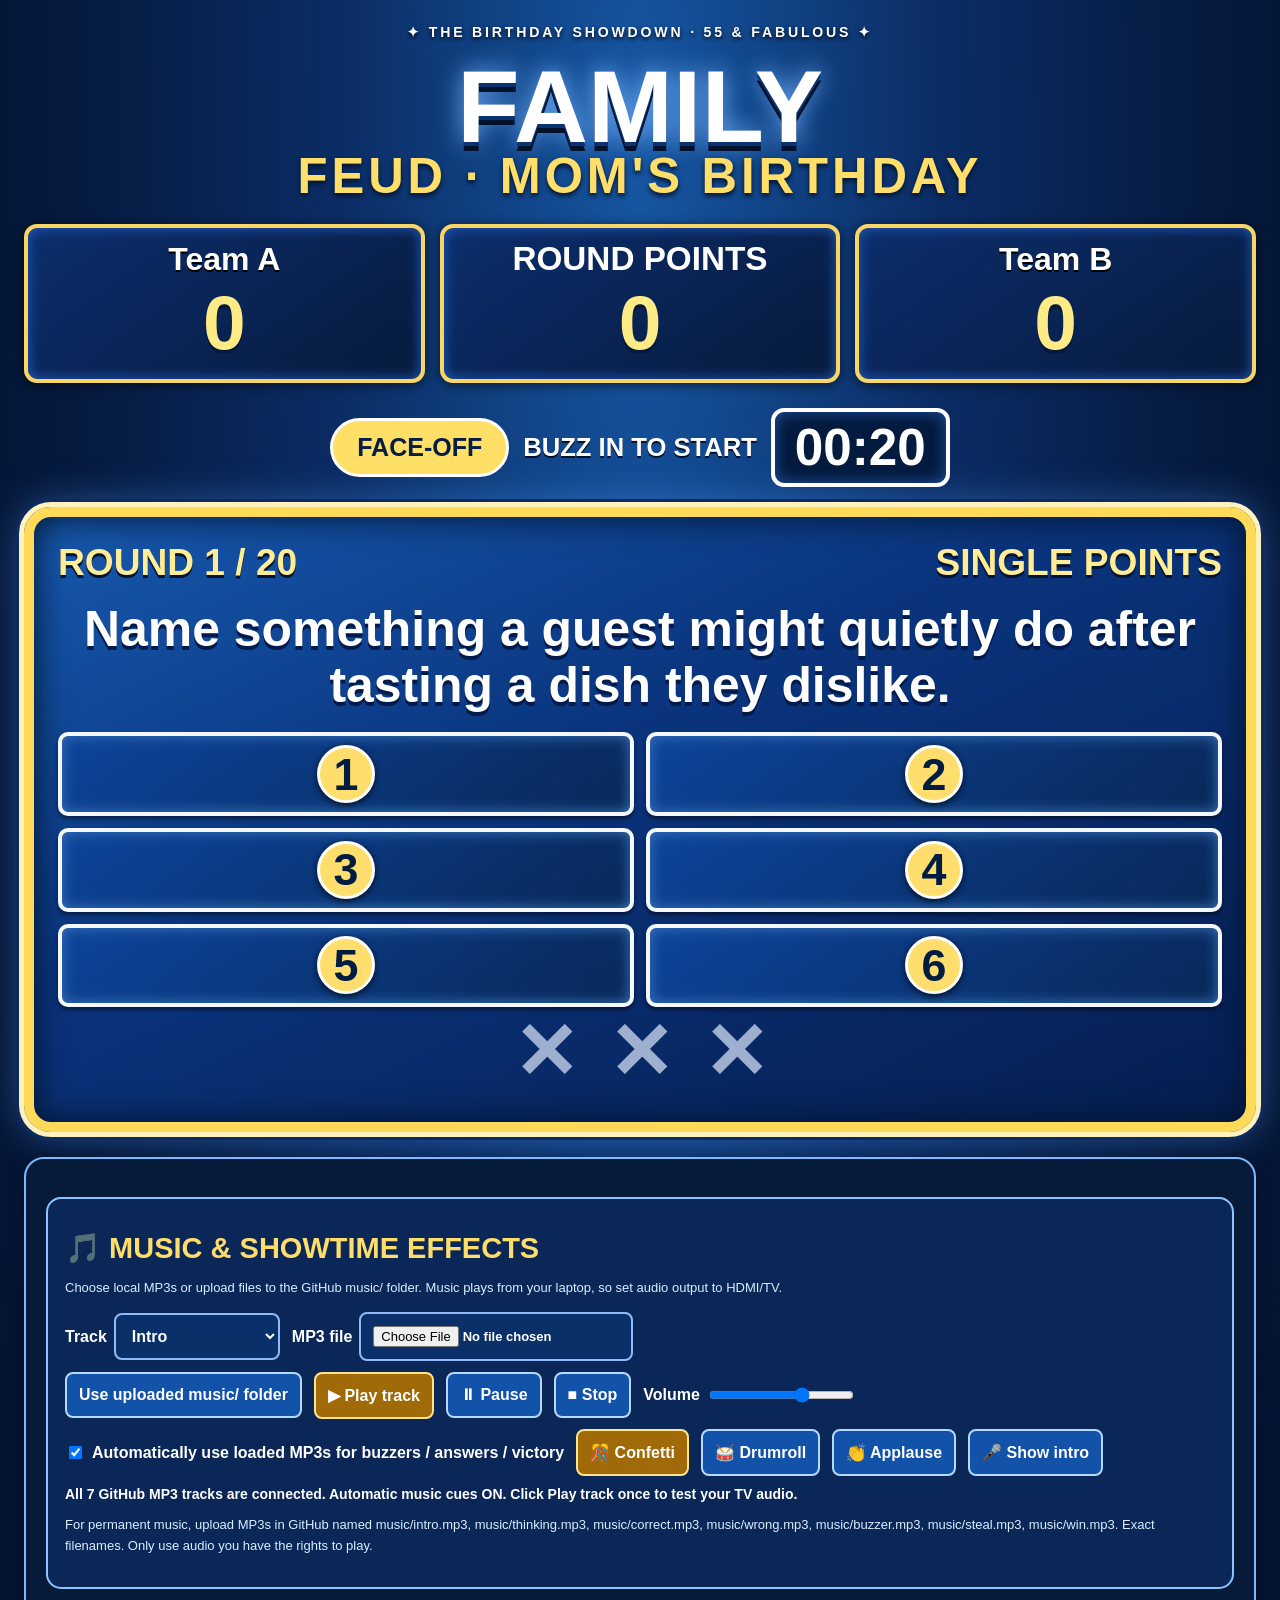
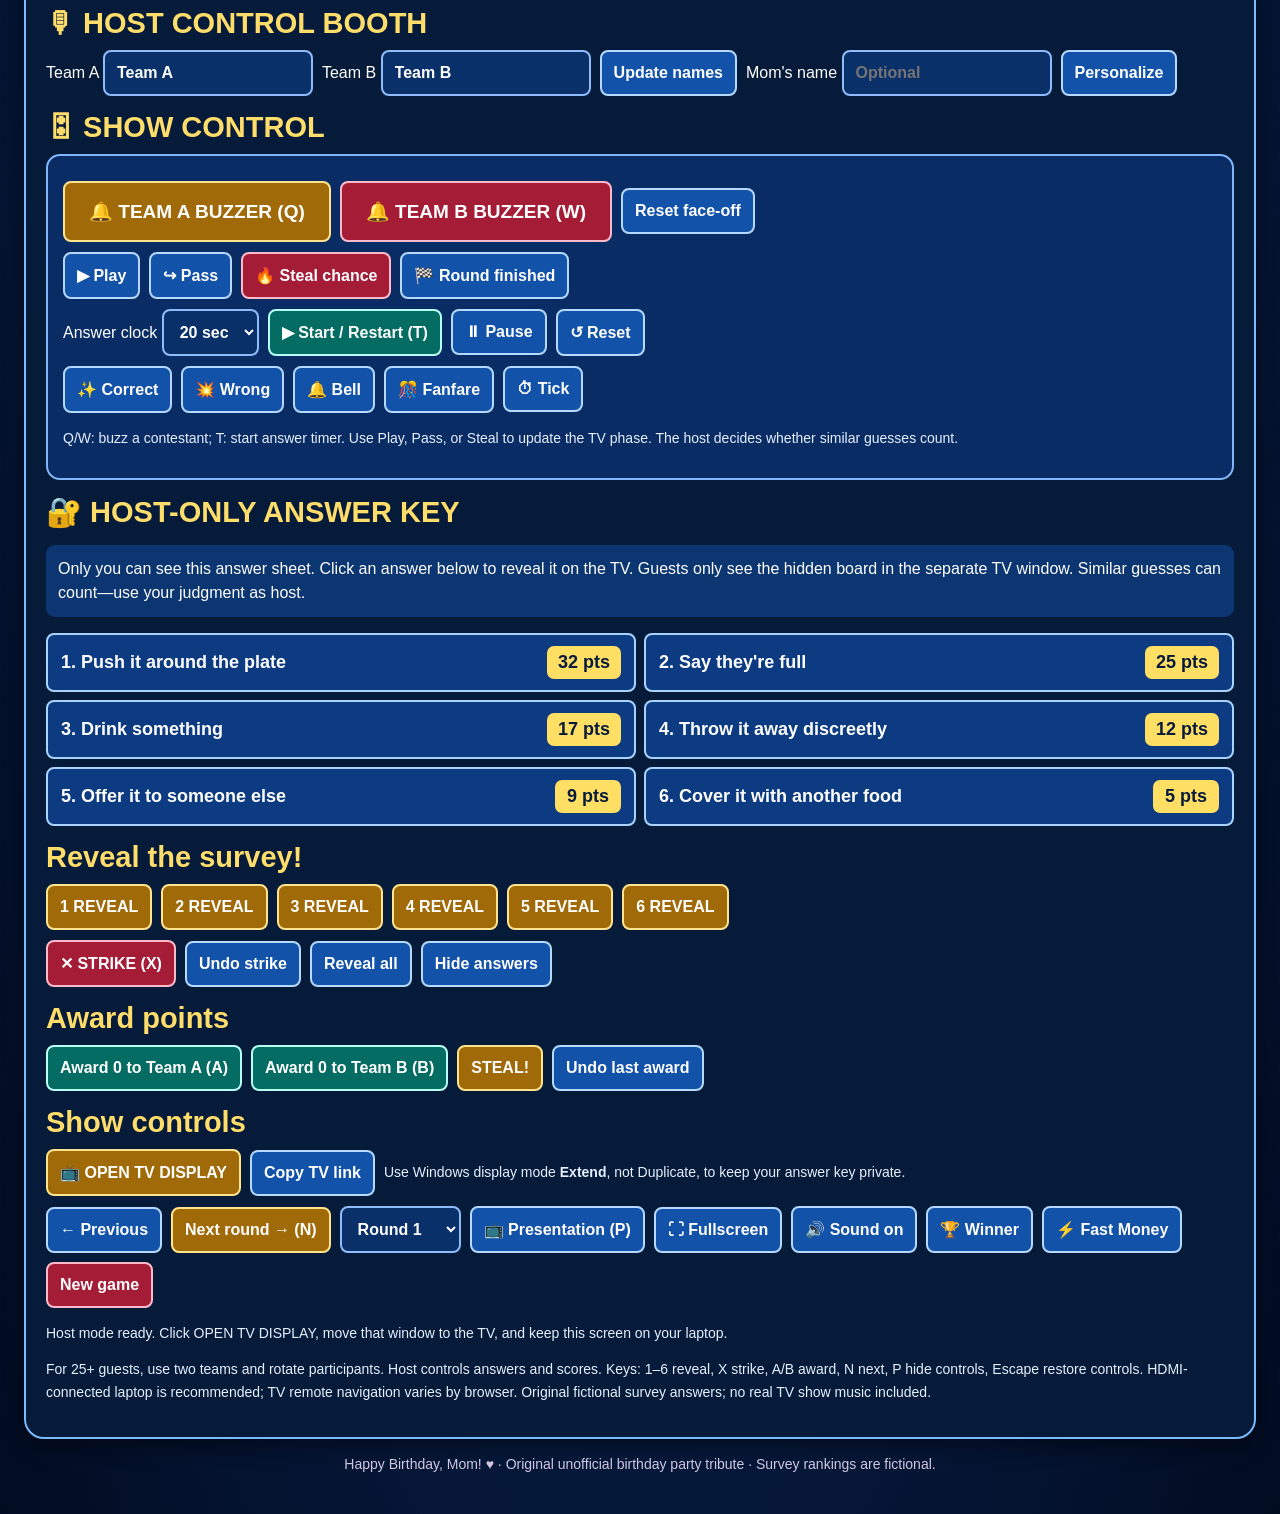
==== index.html @ 947e3e1a "Refresh music script cache for uploaded MP3 auto-detection" ====
<!doctype html><html lang="en"><head><meta charset="utf-8"><meta name="viewport" content="width=device-width,initial-scale=1"><title>Birthday Family Feud</title><style>
*{box-sizing:border-box}body{margin:0;background:radial-gradient(ellipse at top,#2655b0,#0a1d52 55%,#030a22);color:#fff;font-family:Arial,sans-serif}.wrap{max-width:1400px;margin:auto;padding:24px}h1{text-align:center;font:900 clamp(52px,8vw,115px)/.87 Impact,sans-serif;text-shadow:0 6px #27478d;margin:20px 0}h1 small{display:block;font-size:.48em;color:#ffe398;letter-spacing:5px}.scores{display:grid;grid-template-columns:1fr 1fr 1fr;gap:15px;text-align:center;margin:25px 0}.score{background:#061a4d;border:3px solid #6ba8ff;padding:12px;border-radius:13px;font-size:clamp(18px,2.6vw,34px);font-weight:bold}.score b{display:block;color:#ffdf83;font:900 clamp(40px,5vw,74px) Impact,sans-serif}.stage{border:10px solid #ffdb88;outline:5px solid #9f601a;border-radius:27px;background:linear-gradient(155deg,#254a92,#082963 55%,#133b8c);padding:24px;box-shadow:0 0 50px #287cff66}.bar{display:flex;justify-content:space-between;color:#ffe39b;font:bold clamp(18px,3vw,34px) Impact,sans-serif}.question{text-align:center;margin:18px 0;font:bold clamp(26px,4vw,49px) Impact,sans-serif;min-height:50px}.answers{display:grid;grid-template-columns:1fr 1fr;gap:12px}.answer{display:flex;align-items:center;justify-content:center;gap:12px;min-height:80px;border:4px solid #a6ceff;border-radius:10px;background:linear-gradient(#2366bd,#0a2a67);font:bold clamp(21px,2.7vw,35px) Impact,sans-serif}.answer.open{justify-content:space-between;background:linear-gradient(#fff0b6,#edb451);color:#123069;border-color:#ffebac}.answer .num{display:grid;place-items:center;width:45px;height:45px;flex:0 0 45px;border-radius:50%;background:#ffdf89;color:#082052;border:2px solid white}.answer .text{flex:1;overflow:hidden;text-overflow:ellipsis;white-space:nowrap}.answer .pts{padding:3px 12px;background:#fff4d5;border-radius:6px}.strikes{text-align:center;min-height:90px}.strikes span{font:900 78px Impact,sans-serif;color:#4b628c;margin:0 15px}.strikes .on{color:#ff5165;text-shadow:0 0 20px red}.controls{margin-top:25px;padding:20px;background:#071840;border:2px solid #5585c8;border-radius:20px}.controls h2{color:#ffe39b;font:800 29px Impact,sans-serif;margin:15px 0 8px}.row{display:flex;gap:9px;flex-wrap:wrap;align-items:center;margin:10px 0}button,input,select{font:bold 16px Arial,sans-serif;padding:12px;border-radius:8px}button{background:#185bbc;color:white;border:2px solid #9cc9ff;cursor:pointer}button:hover{filter:brightness(1.2)}button:focus-visible{outline:4px solid white}button.gold{background:#a76f26;border-color:#ffe19c}button.red{background:#9e2844;border-color:#ffa2a7}button.green{background:#19776c;border-color:#70e9dc}input,select{background:#102a5b;color:white;border:2px solid #527fc0;max-width:210px}.help{color:#bacbeb;line-height:1.6;font-size:14px}.overlay{position:fixed;inset:0;background:#02091be6;display:none;place-items:center;z-index:10;text-align:center}.overlay.show{display:grid}.overlay div{color:#ffdd88;font:900 clamp(64px,10vw,165px) Impact,sans-serif}.overlay div.x{font-size:clamp(150px,30vw,400px);color:#ff5363;text-shadow:0 0 45px red}.fast{background:#0b2a65;border:3px solid #ffda88;border-radius:15px;padding:20px;margin:20px 0}.fast td{background:#19509d;padding:13px}.fast table{width:100%;border-spacing:7px}.fast td:not(:first-child){cursor:pointer}.hidden{display:none!important}body.present .controls{display:none}body.screen .controls,body.screen .fast,body.screen .help{display:none!important}body.screen .wrap{max-width:1600px}body.screen .stage{min-height:62vh}body.screen .answers .answer{min-height:clamp(66px,10vh,130px)}body.screen .strikes{min-height:105px}.answer-key{display:grid;grid-template-columns:repeat(2,minmax(0,1fr));gap:8px}.key-cell{display:flex;align-items:center;justify-content:space-between;gap:10px;background:#173b79;border:1px solid #648fcb;border-radius:8px;padding:11px 13px}.key-cell strong{color:#ffe39b}.host-note{background:#164171;padding:12px;border-radius:9px;color:#e0ebff;line-height:1.5}@media(max-width:700px){.answer-key{grid-template-columns:1fr}}@media(max-width:650px){.wrap{padding:10px}.stage{padding:9px;border-width:5px}.answers{grid-template-columns:1fr;gap:5px}.answer{min-height:44px;border-width:2px;font-size:21px}.answer .num{width:33px;height:33px;flex-basis:33px}.strikes{min-height:55px}.strikes span{font-size:47px}.scores{gap:6px}.score{padding:5px}}

/* 55th birthday: purple, platinum, chrome */
body{background:radial-gradient(ellipse at top,#7b49b8,#39136d 37%,#160a2f 75%,#080515);color:#fcfaff}h1{color:#fff;text-shadow:0 5px #7241a4,0 10px #1b0d35}h1 small{color:#f0ebfa}.score{background:linear-gradient(145deg,#512681,#1b0a3c);border-color:#d4d6e3}.score b{color:#faf6ff}.stage{border-color:#ebecf4;outline-color:#979bad;background:linear-gradient(145deg,#6d39af,#321359 54%,#53268e);box-shadow:0 0 65px #a985d663}.bar{color:#eee9f7}.answer{background:linear-gradient(#703fac,#35105e);border-color:#d0d2e4}.answer.open{background:linear-gradient(#fff,#bfc2d4);color:#341257;border-color:white}.answer .num{background:linear-gradient(#fff,#b8bdcc);color:#311052}.answer .pts{background:#f9faff;color:#321356}.controls{background:#1e0c3b;border-color:#8667ad}.controls h2{color:#e8e3f4}button{background:#65309e;border-color:#b49ed7}button.gold{background:#704a97;border-color:#e3dbea}button.red{background:#a02d59;border-color:#f3adc8}button.green{background:#376c68;border-color:#a2e1cf}input,select{background:#311450;border-color:#9273bf}.help{color:#d2c7e0}.host-note{background:#4d2777}.key-cell{background:#4d2778;border-color:#ad8fcc}.key-cell strong{color:#f1e6ff}.overlay{background:#140825e5}.overlay div{color:#f5edf9}.fast{background:#281148;border-color:#dedce8}.fast td{background:#553183}
.showline{display:flex;gap:14px;align-items:center;justify-content:center;flex-wrap:wrap;margin:10px 0 20px;font:bold clamp(16px,2vw,25px) Impact,sans-serif}.showline .phase{padding:12px 24px;border-radius:50px;background:#f0edfa;color:#351357}.showline .turn{color:#eee5f7}.showline .timer{font:900 clamp(27px,3vw,45px) Impact,sans-serif;background:#1c0a35;color:#fff;padding:6px 20px;min-width:125px;text-align:center;border:3px solid #d9dbe6;border-radius:13px}.showline .timer.warning{color:#ff7899;border-color:#ff7899;animation:glow .6s alternate infinite}@keyframes glow{to{box-shadow:0 0 23px #ff537e}}.host-stage{padding:15px;margin:10px 0;background:#2d154b;border:1px solid #9b76be;border-radius:14px}.buzzer{padding:17px 24px;font-size:19px}.party-ribbon{text-align:center;font-weight:bold;letter-spacing:.34em;color:#e7def4;margin-bottom:10px}@media(max-width:650px){.party-ribbon{letter-spacing:.08em}.showline{gap:6px}.showline .phase{padding:8px 12px}}

/* TV READABILITY PASS — crisp contrast, large survey numbers, silver only for trim */
body{color:#fff}
h1,h1 small,.bar,.question,.party-ribbon{color:#fff}
h1 small{font-weight:900;text-shadow:0 3px 6px #130522}
.score{background:linear-gradient(155deg,#321051,#150624);border:4px solid #eff1fa}
.score span{color:#fff;font-weight:900;text-shadow:0 2px 3px #10041e}
.score b{color:#fff;font-size:clamp(50px,6vw,92px);text-shadow:0 3px 0 #1a092c,0 0 12px #8c51c1}
.stage{border-color:#f4f5ff;outline-color:#b3b7cb}
.bar{font-size:clamp(22px,3.2vw,42px);text-shadow:0 2px 4px #19052c}
.question{color:#fff;font-size:clamp(33px,4.3vw,65px);text-shadow:0 3px 5px #160526}
.answer{background:linear-gradient(160deg,#3f1468,#220939);border:4px solid #f3f1fc;box-shadow:inset 0 2px 10px #0005,0 3px 5px #140525;min-height:clamp(86px,10vh,124px)}
.answer .num{width:56px;height:56px;flex:0 0 56px;background:#fff;color:#21083c;border:3px solid #fff;font-size:clamp(31px,3.6vw,48px);font-weight:900;box-shadow:0 0 0 2px #2e124f}
.answer.open{background:#f9f9ff;border-color:#fff;color:#240a42;box-shadow:inset 0 0 0 2px #b8a4d3}
.answer.open .num{background:#32105b;color:#fff;box-shadow:0 0 0 2px #c1b0da}
.answer .text{color:#23083f;font-weight:900;font-size:clamp(22px,2.8vw,41px);letter-spacing:.01em}
.answer .pts{background:#2e0c53;color:#fff;min-width:65px;text-align:center;padding:6px 10px;font-size:clamp(27px,3.1vw,46px);font-weight:900}
.showline .phase{background:#fff;color:#240a40;border:2px solid #f4f1fb}
.showline .turn{color:#fff;text-shadow:0 2px 5px #21083c}
.showline .timer{color:#fff;background:#21083a;border:4px solid #fff;font-size:clamp(32px,3.6vw,54px)}
.strikes span{color:#a89bbf}.strikes span.on{color:#ff5c79}
.controls{color:#fff}.controls h2{color:#fff}
.key-cell{background:#3d1c67;color:#fff!important;border:2px solid #c5afe9;font-size:18px;font-weight:750}
.key-cell strong{background:#f8f5ff;color:#260b44;padding:6px 11px;border-radius:7px;min-width:66px;text-align:center}
.host-note{color:#fff}
@media(max-width:650px){.answer{min-height:55px}.answer .num{width:38px;height:38px;flex-basis:38px;font-size:27px}.answer .text{font-size:22px}.answer .pts{font-size:26px;min-width:47px;padding:3px 6px}.question{font-size:32px}.score b{font-size:44px}}
</style><link rel="stylesheet" href="party-day.css?v=4"></head><body><div class="wrap"><div class="party-ribbon">✦ THE BIRTHDAY SHOWDOWN · 55 & FABULOUS ✦</div><h1>FAMILY <small>FEUD · MOM'S BIRTHDAY</small></h1><div class="scores"><div class="score"><span id="n0">TEAM A</span><b id="s0">0</b></div><div class="score">ROUND POINTS<b id="pot">0</b></div><div class="score"><span id="n1">TEAM B</span><b id="s1">0</b></div></div><div class="showline"><span id="phase" class="phase">FACE-OFF</span><span id="turn" class="turn">BUZZ IN TO START</span><span id="roundClock" class="timer">00:20</span></div><main class="stage"><div class="bar"><span id="round">ROUND 1</span><span id="multi">SINGLE POINTS</span></div><div class="question" id="q"></div><div class="answers" id="answers"></div><div class="strikes" id="strikes"><span>✕</span><span>✕</span><span>✕</span></div></main><section class="controls"><h2>🎙 HOST CONTROL BOOTH</h2><div class="row"><label>Team A <input id="team0" value="Team A"></label><label>Team B <input id="team1" value="Team B"></label><button id="names">Update names</button><label>Mom's name <input id="mom" placeholder="Optional"></label><button id="birthday">Personalize</button></div><h2>🎛 SHOW CONTROL</h2><div class="host-stage"><div class="row"><button class="gold buzzer" id="buzz0">🔔 TEAM A BUZZER (Q)</button><button class="red buzzer" id="buzz1">🔔 TEAM B BUZZER (W)</button><button id="buzzReset">Reset face-off</button></div><div class="row"><button id="play">▶ Play</button><button id="pass">↪ Pass</button><button class="red" id="startSteal">🔥 Steal chance</button><button id="finishPhase">🏁 Round finished</button></div><div class="row"><label>Answer clock <select id="duration"><option value="10">10 sec</option><option value="15">15 sec</option><option value="20" selected>20 sec</option><option value="30">30 sec</option><option value="45">45 sec</option><option value="60">60 sec</option></select></label><button class="green" id="startClock">▶ Start / Restart (T)</button><button id="pauseClock">⏸ Pause</button><button id="clearClock">↺ Reset</button></div><div class="row"><button id="sCorrect">✨ Correct</button><button id="sWrong">💥 Wrong</button><button id="sBell">🔔 Bell</button><button id="sWin">🎊 Fanfare</button><button id="sTick">⏱ Tick</button></div><p class="help">Q/W: buzz a contestant; T: start answer timer. Use Play, Pass, or Steal to update the TV phase. The host decides whether similar guesses count.</p></div><h2>🔐 HOST-ONLY ANSWER KEY</h2><p class="host-note">Only you can see this answer sheet. Click an answer below to reveal it on the TV. Guests only see the hidden board in the separate TV window. Similar guesses can count—use your judgment as host.</p><div id="answerKey" class="answer-key"></div><h2>Reveal the survey!</h2><div class="row" id="reveal"></div><div class="row"><button class="red" id="strike">✕ STRIKE (X)</button><button id="unstrike">Undo strike</button><button id="all">Reveal all</button><button id="hide">Hide answers</button></div><h2>Award points</h2><div class="row"><button class="green" id="award0">Award Team A (A)</button><button class="green" id="award1">Award Team B (B)</button><button class="gold" id="steal">STEAL!</button><button id="undo">Undo last award</button></div><h2>Show controls</h2><div class="row"><button class="gold" id="openTV">📺 OPEN TV DISPLAY</button><button id="copyTV">Copy TV link</button><span class="help">Use Windows display mode <strong>Extend</strong>, not Duplicate, to keep your answer key private.</span></div><div class="row"><button id="prev">← Previous</button><button class="gold" id="next">Next round → (N)</button><select id="choose"></select><button id="present">📺 Presentation (P)</button><button id="fullscreen">⛶ Fullscreen</button><button id="sound">🔊 Sound on</button><button id="winner">🏆 Winner</button><button id="fast">⚡ Fast Money</button><button class="red" id="reset">New game</button></div><p id="status" class="help"></p><p class="help">For 25+ guests, use two teams and rotate participants. Host controls answers and scores. Keys: 1–6 reveal, X strike, A/B award, N next, P hide controls, Escape restore controls. HDMI-connected laptop is recommended; TV remote navigation varies by browser. Original fictional survey answers; no real TV show music included.</p></section><section class="fast hidden" id="fastPanel"><h2>⚡ FAST MONEY — REACH 200!</h2><p>Two players answer five questions in 20 and 25 seconds, respectively. Tap a hidden answer or point cell to reveal it. Enter each player's total manually.</p><div class="row"><button id="t20">20-second timer</button><button id="t25">25-second timer</button><button id="stop">Stop</button><b id="clock">00:20</b></div><table><tbody id="fastRows"></tbody></table><div class="row"><label>Player 1 <input id="f1" type="number" value="0"></label><label>Player 2 <input id="f2" type="number" value="0"></label><strong>Total: <span id="total">0</span>/200</strong><button id="celebrate">Celebrate!</button><button id="close">Close</button></div></section><p class="help" style="text-align:center">Happy Birthday, Mom! ♥ · Original unofficial birthday party tribute · Survey rankings are fictional.</p></div><div class="overlay" id="overlay"><div id="overlayText"></div></div>
<script>
const data=[{"q":"Name something a guest might quietly do after tasting a dish they dislike.","a":[["Push it around the plate",32],["Say they're full",25],["Drink something",17],["Throw it away discreetly",12],["Offer it to someone else",9],["Cover it with another food",5]]},{"q":"Name a family argument that starts with 'That's not how it happened.'","a":[["Childhood memory",32],["Who started it",25],["Old relationship story",17],["Who paid",12],["Family vacation",9],["Who broke something",5]]},{"q":"Name a reason someone may suddenly leave the family group chat.","a":[["Too much drama",32],["Too many notifications",25],["Felt targeted",17],["Political argument",12],["Spoiled surprise",9],["Wrong message",5]]},{"q":"Name something an adult still calls Mom to ask how to do.","a":[["Cook a recipe",32],["Remove a stain",25],["Handle a bill",17],["Find a document",12],["Parenting advice",9],["Fix something",5]]},{"q":"Name a sign someone is pretending to enjoy a party.","a":[["Checks phone",32],["Fake smile",25],["Looks at clock",17],["Stays near door",12],["Says they're tired",9],["Avoids conversation",5]]},{"q":"Name something that seems fine until you have 25 guests.","a":[["Not enough seating",32],["Bathroom line",25],["Parking",17],["Wi-Fi",12],["Ice supply",9],["Serving utensils",5]]},{"q":"Name an excuse people use when late but don't want to admit why.","a":[["Traffic",32],["Lost keys",25],["Stopped for gas",17],["Outfit emergency",12],["Lost track of time",9],["Picked someone up",5]]},{"q":"Name a sign someone is about to start gossiping.","a":[["Leans closer",32],["Lowers voice",25],["Looks around",17],["Says don't tell",12],["Closes door",9],["Starts with girl",5]]},{"q":"Name something guests remember about a party a year later.","a":[["Family drama",32],["Amazing food",25],["Someone dancing",17],["Birthday speech",12],["Funny outfit",9],["Unexpected guest",5]]},{"q":"Name an occasion when a family member acts like the expert.","a":[["Cooking",32],["Directions",25],["Raising kids",17],["Home repairs",12],["Money advice",9],["Party planning",5]]},{"q":"Name something people claim not to care about but secretly do.","a":[["Guest list",32],["Birthday gifts",25],["Social media likes",17],["Seating",12],["Who's dating whom",9],["Being in photos",5]]},{"q":"Name something that makes a family recipe hard to recreate.","a":[["No measurements",32],["Secret ingredient",25],["Cooking by instinct",17],["Different ingredients",12],["Special pan",9],["Years of practice",5]]},{"q":"Name why a guest might unexpectedly become the center of attention.","a":[["Big announcement",32],["Outfit",25],["Argument",17],["Starts dancing",12],["Proposal",9],["Funny story",5]]},{"q":"Name a situation where someone says 'Don't tell your mother.'","a":[["Broke something",32],["Expensive purchase",25],["Secret outing",17],["Bad grade",12],["Surprise gift",9],["Family gossip",5]]},{"q":"Name something someone packs as leftovers that wasn't on their plate.","a":[["Extra meat",32],["Dessert",25],["Mac and cheese",17],["Bread",12],["Sauce",9],["Food for someone home",5]]},{"q":"Name something at a gathering that exposes a long-kept family secret.","a":[["Old photos",32],["Auntie's story",25],["Family tree",17],["Phone message",12],["A toast",9],["Unexpected visitor",5]]},{"q":"Name a moment when family members suddenly become competitive.","a":[["Card games",32],["Trivia",25],["Cooking contest",17],["Karaoke",12],["Dancing",9],["Board games",5]]},{"q":"Name something people only admit after hours at a party.","a":[["They were upset",32],["Dislike a dish",25],["Want to leave",17],["Knew the secret",12],["Dating someone",9],["Exhausted",5]]},{"q":"Name what can turn a quick visit into an all-night stay.","a":[["Great conversation",32],["Good food",25],["Card game",17],["Music",12],["Family stories",9],["Surprise guest",5]]},{"q":"Name something a grown child still gets scolded about at Mom's house.","a":[["Leaving dishes",32],["Not calling",25],["Shoes on furniture",17],["Being late",12],["Wasting food",9],["Messy room",5]]}];
const fastQuestions=[["Something you bring to a birthday party","Gift",42],["Somewhere Mom goes to relax","Beach",38],["Something you do first thing in the morning","Brush teeth",36],["A food you save room for","Cake",40],["Something Mom deserves more of","Rest",37]];
const screenMode=new URLSearchParams(location.search).has('screen');if(screenMode){document.body.classList.add('screen');document.title='Audience Board · Birthday Feud'}const $=id=>document.getElementById(id),key='birthdayFamilyFeud1';const blank=()=>({r:0,sc:[0,0],names:['Team A','Team B'],revealed:{},strikes:0,history:[],mom:'',sound:true,phase:'FACE-OFF',turn:-1,buzzLock:false,clock:{duration:20,remaining:20,ends:0,running:false}});let s=blank();try{let v=JSON.parse(localStorage.getItem(key));if(v&&Array.isArray(v.sc))s={...blank(),...v}}catch(e){}let audio,timer,syncing=false,lastTickSecond=null;const persist=()=>{if(syncing)return;try{localStorage.setItem(key,JSON.stringify(s))}catch(e){}},m=()=>s.r>=14?3:s.r>=9?2:1,seen=()=>s.revealed[s.r]||[],pot=()=>data[s.r].a.reduce((t,[a,p],i)=>t+(seen().includes(i)?p*m():0),0);function beep(f=650,d=.15){if(!s.sound)return;try{audio??=new (window.AudioContext||window.webkitAudioContext)();audio.resume();let o=audio.createOscillator(),g=audio.createGain();o.type='triangle';o.frequency.value=f;g.gain.setValueAtTime(.12,audio.currentTime);g.gain.exponentialRampToValueAtTime(.001,audio.currentTime+d);o.connect(g);g.connect(audio.destination);o.start();o.stop(audio.currentTime+d)}catch(e){}}function flash(t,x=false,ms=1200){if(!syncing&&!screenMode)try{localStorage.setItem(key+'-effect',JSON.stringify({t,x,ms,stamp:Date.now()}))}catch(e){}$('overlayText').textContent=t;$('overlayText').className=x?'x':'';$('overlay').classList.add('show');clearTimeout(flash.wait);flash.wait=setTimeout(()=>$('overlay').classList.remove('show'),ms)}function msg(t){$('status').textContent=t;persist()}
function draw(){$('phase').textContent=s.phase||'FACE-OFF';$('turn').textContent=s.turn<0?'BUZZ IN TO START':(s.names[s.turn]||'TEAM')+' HAS CONTROL';renderClock();$('q').textContent=data[s.r].q;$('round').textContent='ROUND '+(s.r+1)+' / '+data.length;$('multi').textContent=['SINGLE','DOUBLE','TRIPLE'][m()-1]+' POINTS';$('pot').textContent=pot();[0,1].forEach(i=>{$('n'+i).textContent=s.names[i];$('s'+i).textContent=s.sc[i];$('team'+i).value=s.names[i]});$('answers').replaceChildren();$('reveal').replaceChildren();$('answerKey').replaceChildren();data[s.r].a.forEach(([a,p],i)=>{let d=document.createElement('div');d.className='answer'+(seen().includes(i)?' open':'');let n=document.createElement('span');n.className='num';n.textContent=i+1;d.append(n);if(seen().includes(i)){let t=document.createElement('span');t.className='text';t.textContent=a;let v=document.createElement('span');v.className='pts';v.textContent=p*m();d.append(t,v)}$('answers').append(d);if(!screenMode){let k=document.createElement('button');k.className='key-cell';k.style.color='white';let label=document.createElement('span');label.textContent=(i+1)+'. '+a;let value=document.createElement('strong');value.textContent=(p*m())+' pts'+(seen().includes(i)?' ✓':'');k.append(label,value);k.onclick=()=>toggle(i);$('answerKey').append(k)}let b=document.createElement('button');b.textContent=(i+1)+(seen().includes(i)?' ✓':' REVEAL');b.className=seen().includes(i)?'':'gold';b.onclick=()=>toggle(i);$('reveal').append(b)});[...$('strikes').children].forEach((x,i)=>x.classList.toggle('on',i<s.strikes));$('choose').value=s.r;$('award0').textContent='Award '+pot()+' to '+s.names[0]+' (A)';$('award1').textContent='Award '+pot()+' to '+s.names[1]+' (B)';$('sound').textContent=s.sound?'🔊 Sound on':'🔇 Sound off';if(!screenMode&&document.activeElement!==$('duration'))$('duration').value=String(s.clock?.duration||20);persist()}function toggle(i){let a=[...seen()];a.includes(i)?a.splice(a.indexOf(i),1):(a.push(i),emit('correct'));s.revealed[s.r]=a;stopClock();draw()}function go(n){s.r=Math.max(0,Math.min(n,data.length-1));s.strikes=0;lastTickSecond=null;s.phase='FACE-OFF';s.turn=-1;s.buzzLock=false;s.clock={duration:s.clock?.duration||20,remaining:s.clock?.duration||20,ends:0,running:false};draw();msg('Round '+(s.r+1)+' ready.')}function strike(){s.strikes=Math.min(3,s.strikes+1);stopClock();emit('wrong');flash('✕'.repeat(s.strikes),true);if(s.strikes===3){s.phase='STEAL CHANCE';s.turn=s.turn<0?1:1-s.turn;setTimeout(()=>flash('STEAL CHANCE!',false,1500),1150)}draw()}function award(i){let p=pot();if(!p){msg('Reveal answers before awarding points.');return}if(s.history.some(x=>x.r===s.r)&&!confirm('This round was already awarded. Award again?'))return;s.sc[i]+=p;s.history.push({r:s.r,i,p});emit('points');s.phase='ROUND COMPLETE';s.turn=i;stopClock();draw();msg(s.names[i]+' earned '+p+'!')}function winner(){flash('🏆 '+(s.sc[0]===s.sc[1]?'IT’S A TIE!':s.names[s.sc[0]>s.sc[1]?0:1]+' WINS!'),false,5000);emit('win')}

function tone(f,d=.16,type='triangle',vol=.12,delay=0){if(!s.sound)return;try{audio??=new(window.AudioContext||window.webkitAudioContext)();audio.resume();let o=audio.createOscillator(),g=audio.createGain(),t=audio.currentTime+delay;o.type=type;o.frequency.setValueAtTime(f,t);g.gain.setValueAtTime(.0001,t);g.gain.exponentialRampToValueAtTime(vol,t+.015);g.gain.exponentialRampToValueAtTime(.0001,t+d);o.connect(g);g.connect(audio.destination);o.start(t);o.stop(t+d+.01)}catch(e){}}
function effectSound(kind){if(kind==='correct'){[660,880,1108].forEach((f,i)=>tone(f,.18,'sine',.12,i*.095))}
else if(kind==='wrong'){tone(170,.49,'sawtooth',.15);tone(118,.5,'square',.055,.07)}
else if(kind==='buzz0'||kind==='buzz1'){const base=kind==='buzz0'?710:520;tone(base,.14,'square',.11);tone(base*1.4,.24,'triangle',.12,.13)}
else if(kind==='win'){[523,659,784,1047,1318].forEach((f,i)=>tone(f,.32,'triangle',.12,i*.14))}
else if(kind==='tick'){tone(820,.05,'square',.05)}
else if(kind==='time'){tone(225,.52,'sawtooth',.17);tone(160,.62,'square',.07,.16)}
else if(kind==='points'){[600,795,1020].forEach((f,i)=>tone(f,.18,'triangle',.12,i*.08))}
else if(kind==='bell'){tone(1046,.5,'sine',.13);tone(1568,.65,'sine',.09,.03)}}
function emit(kind){if(screenMode)return;effectSound(kind);try{localStorage.setItem(key+'-sound',JSON.stringify({kind,stamp:Date.now(),nonce:Math.random()}))}catch(e){}}
function renderClock(){const t=s.clock||{duration:20,remaining:20,running:false};let seconds=t.running?Math.max(0,Math.ceil((t.ends-Date.now())/1000)):(t.remaining??t.duration??20);$('roundClock').textContent=String(Math.floor(seconds/60)).padStart(2,'0')+':'+String(seconds%60).padStart(2,'0');$('roundClock').classList.toggle('warning',t.running&&seconds<=5);if(!screenMode&&t.running&&seconds>0&&seconds<=5&&lastTickSecond!==seconds){lastTickSecond=seconds;emit('tick')}if(!screenMode&&t.running&&seconds<=0){s.clock={...t,running:false,remaining:0,ends:0};emit('time');flash("TIME'S UP!",false,1800);draw()}}
function stopClock(){lastTickSecond=null;if(s.clock?.running){s.clock.remaining=Math.max(0,Math.ceil((s.clock.ends-Date.now())/1000));s.clock.running=false;s.clock.ends=0;persist()}}
function startTimer(){lastTickSecond=null;const n=+$('duration').value||20;s.clock={duration:n,remaining:n,ends:Date.now()+n*1000,running:true};draw();emit('tick')}
function phase(name,turn){stopClock();s.phase=name;s.turn=turn;draw()}
function buzz(i){if(s.buzzLock){msg('Face-off locked. Use Reset face-off for another buzzer.');return}s.buzzLock=true;s.turn=i;s.phase='FACE-OFF';emit('buzz'+i);flash(s.names[i]+' BUZZED IN!',false,1500);draw()}
$('buzz0').onclick=()=>buzz(0);$('buzz1').onclick=()=>buzz(1);
$('buzzReset').onclick=()=>{s.buzzLock=false;s.turn=-1;s.phase='FACE-OFF';draw();msg('Face-off reset.')};
$('play').onclick=()=>phase('PLAYING',s.turn<0?0:s.turn);
$('pass').onclick=()=>phase('PASSED',s.turn<0?1:1-s.turn);
$('startSteal').onclick=()=>{phase('STEAL CHANCE',s.turn<0?1:1-s.turn);flash('STEAL CHANCE!',false,1400)};
$('finishPhase').onclick=()=>phase('ROUND COMPLETE',s.turn);
$('duration').onchange=()=>{stopClock();const n=+$('duration').value;s.clock={duration:n,remaining:n,ends:0,running:false};draw()};
$('startClock').onclick=startTimer;$('pauseClock').onclick=()=>{stopClock();draw()};
$('clearClock').onclick=()=>{const n=s.clock?.duration||20;s.clock={duration:n,remaining:n,ends:0,running:false};draw()};
$('sCorrect').onclick=()=>emit('correct');$('sWrong').onclick=()=>emit('wrong');$('sBell').onclick=()=>emit('bell');$('sWin').onclick=()=>emit('win');$('sTick').onclick=()=>emit('tick');
setInterval(renderClock,130);
$('openTV').onclick=()=>{const url=new URL('tv.html',location.href);window.open(url.href,'birthday-feud-tv','popup,width=1280,height=800')};$('copyTV').onclick=()=>{const url=new URL('tv.html',location.href);if(navigator.clipboard?.writeText)navigator.clipboard.writeText(url.href).then(()=>msg('TV board link copied')).catch(()=>prompt('Copy this TV link:',url.href));else prompt('Copy this TV link:',url.href)};window.addEventListener('storage',e=>{if(!screenMode)return;if(e.key===key&&e.newValue){try{syncing=true;s={...blank(),...JSON.parse(e.newValue)};draw();document.querySelector('h1 small').textContent=s.mom?'HAPPY BIRTHDAY, '+s.mom.toUpperCase()+'!':'FEUD · MOM\'S BIRTHDAY'}catch(err){}finally{syncing=false}}if(e.key===key+'-sound'&&e.newValue){try{const v=JSON.parse(e.newValue);effectSound(v.kind)}catch(err){}}if(e.key===key+'-effect'&&e.newValue){try{const v=JSON.parse(e.newValue);syncing=true;flash(v.t,v.x,v.ms)}catch(err){}finally{syncing=false}}});$('names').onclick=()=>{s.names=[$('team0').value.trim()||'Team A',$('team1').value.trim()||'Team B'];draw()};$('birthday').onclick=()=>{s.mom=$('mom').value.trim();document.querySelector('h1 small').textContent=s.mom?'HAPPY BIRTHDAY, '+s.mom.toUpperCase()+'!':'FEUD · MOM\'S BIRTHDAY';persist()};$('strike').onclick=strike;$('unstrike').onclick=()=>{s.strikes=Math.max(0,s.strikes-1);draw()};$('all').onclick=()=>{s.revealed[s.r]=data[s.r].a.map((_,i)=>i);draw()};$('hide').onclick=()=>{s.revealed[s.r]=[];s.strikes=0;draw()};$('award0').onclick=()=>award(0);$('award1').onclick=()=>award(1);$('steal').onclick=()=>{flash('STEAL!');beep(480,.3)};$('undo').onclick=()=>{let h=s.history.pop();if(h){s.sc[h.i]-=h.p;draw()}};$('prev').onclick=()=>go(s.r-1);$('next').onclick=()=>go(s.r+1);$('choose').onchange=e=>go(+e.target.value);$('present').onclick=()=>document.body.classList.toggle('present');$('fullscreen').onclick=()=>document.fullscreenElement?document.exitFullscreen?.():document.documentElement.requestFullscreen?.();$('sound').onclick=()=>{s.sound=!s.sound;draw()};$('winner').onclick=winner;$('reset').onclick=()=>{if(confirm('Clear all scores and rounds?')){s=blank();go(0)}};for(let i=0;i<data.length;i++){let o=document.createElement('option');o.value=i;o.textContent='Round '+(i+1);$('choose').append(o)}document.addEventListener('keydown',e=>{if(['INPUT','SELECT','TEXTAREA'].includes(document.activeElement?.tagName))return;let k=e.key.toLowerCase();if(/^[1-6]$/.test(k))toggle(+k-1);else if(k==='x')strike();else if(k==='a')award(0);else if(k==='b')award(1);else if(k==='n')go(s.r+1);else if(k==='q')buzz(0);else if(k==='w')buzz(1);else if(k==='t')startTimer();else if(k==='p')document.body.classList.toggle('present');else if(k==='escape'){$('overlay').classList.remove('show');document.body.classList.remove('present')}});$('fast').onclick=()=>{$('fastPanel').classList.remove('hidden');$('fastPanel').scrollIntoView({behavior:'smooth'})};$('close').onclick=()=>$('fastPanel').classList.add('hidden');fastQuestions.forEach(row=>{let tr=document.createElement('tr');row.forEach((val,i)=>{let td=document.createElement('td');td.textContent=i?'●●●●●':val;if(i)td.onclick=()=>{td.textContent=td.textContent==='●●●●●'?val:'●●●●●';beep(850)};tr.append(td)});$('fastRows').append(tr)});function total(){let x=(+$('f1').value||0)+(+$('f2').value||0);$('total').textContent=x;return x}$('f1').oninput=total;$('f2').oninput=total;$('celebrate').onclick=()=>{flash(total()>=200?'🎉 FAST MONEY WIN!':'👏 GREAT GAME!',false,4200);beep(1100,.4)};function clock(t){clearInterval(timer);function paint(){$('clock').textContent='00:'+String(Math.max(0,t)).padStart(2,'0')}paint();timer=setInterval(()=>{t--;paint();if(t<=0){clearInterval(timer);flash('TIME’S UP!',false,2000);beep(160,.6)}},1000)}$('t20').onclick=()=>clock(20);$('t25').onclick=()=>clock(25);$('stop').onclick=()=>clearInterval(timer);$('mom').value=s.mom;draw();if(screenMode){syncing=true;draw();syncing=false;document.querySelector('h1 small').textContent=s.mom?'HAPPY BIRTHDAY, '+s.mom.toUpperCase()+'!':'FEUD · MOM\'S BIRTHDAY'}else msg('Host mode ready. Click OPEN TV DISPLAY, move that window to the TV, and keep this screen on your laptop.');</script><script src="show-extras.js?v=5"></script></body></html>
---- party-day.css ----
/* PARTY-DAY TV MODE: genuine high contrast navy / white / gold; no purple */
:root{--show-navy:#051329;--show-blue:#092e6e;--show-blue2:#1458b6;--show-gold:#ffd34d;--show-white:#ffffff;}
html{background:#041020}
body{background:radial-gradient(ellipse at 50% 5%,#1656a1 0,#0b2d65 33%,#061a3f 63%,#020c21 100%);color:white}
.wrap{max-width:1550px}
.party-ribbon{color:#fff;font-size:clamp(13px,1.1vw,20px);letter-spacing:.2em;text-shadow:0 2px 4px #010916}
h1{color:#fff;text-shadow:0 4px 0 #0a3370,0 9px 0 #02122d,0 0 25px #72b2ff;line-height:.92}
h1 small{color:#ffde69;text-shadow:0 3px 5px #03132d;letter-spacing:.08em}
.score{background:linear-gradient(145deg,#0c2e6d,#071a3c);border:4px solid #f7d665;box-shadow:0 2px 12px #0009,inset 0 0 13px #235dbc}
.score span{color:#fff;text-shadow:0 2px #000;font-size:clamp(20px,2.5vw,39px)}
.score b{color:#ffeb85;text-shadow:0 4px #06183d;font-size:clamp(50px,6vw,95px)}
.stage{background:linear-gradient(155deg,#1759ae 0,#0a347d 41%,#061e50 100%);border:10px solid #ffda58;outline:5px solid #fff2bd;box-shadow:0 0 0 8px #0b2b61,0 0 40px #559eff82,inset 0 0 35px #00132c}
.bar{color:#ffed96;font:900 clamp(24px,2.9vw,46px) Impact,sans-serif;text-shadow:0 3px #031332}
.question{color:#fff;text-shadow:0 4px #031b4a;font:900 clamp(34px,3.9vw,64px)/1.12 Impact,sans-serif}
.answer,.answer:not(.open){background:linear-gradient(145deg,#0e449b,#082858);border:4px solid #f5f7ff;color:#fff;box-shadow:inset 0 0 14px #3977bc,0 3px 4px #0007;min-height:clamp(78px,9.3vh,126px)}
.answer .num{background:#ffde6d;color:#001c42;border:3px solid #fff;width:58px;height:58px;flex:0 0 58px;font:900 clamp(33px,3.5vw,50px) Impact,sans-serif;box-shadow:0 2px 6px #001022}
.answer.open{background:#fff!important;color:#041e43!important;border-color:#ffde6d;animation:boardFlip .4s ease-out}
.answer.open .num{background:#0a3480;color:#fff;border-color:#ffd34d}
.answer.open .text{color:#081c3c;font:900 clamp(25px,2.65vw,41px)/1 Impact,sans-serif}
.answer.open .pts{background:#0c377f;color:#fff;border:2px solid #ffdf70;font:900 clamp(29px,3vw,47px)/1 Impact,sans-serif;min-width:70px;text-align:center;padding:6px 11px}
.showline .phase{background:#ffdf65;color:#061d44;border:3px solid #fff;font-weight:900}
.showline .turn{color:#fff;text-shadow:0 2px #051229;font-size:clamp(18px,2vw,30px)}
.showline .timer{background:#041a3e;border:4px solid #fff;color:#fff;font-size:clamp(37px,4vw,60px);box-shadow:inset 0 0 15px #2053a1}
.showline .timer.warning{background:#8b0820;color:#fff;border-color:#fff;animation:timerAlarm .35s alternate infinite}
.strikes span{color:#9eafcf}.strikes span.on{color:#ff344b;text-shadow:0 0 12px #fff,0 0 25px #f03;font-size:85px}
.controls{background:#061a39;border:2px solid #7bbaff;box-shadow:0 7px 20px #0007}
.controls h2{color:#ffdd6b}
.controls .help{color:#e6f0ff}
button{background:#1252a9;color:white;border:2px solid #b5d9ff}
button.gold{background:#a06a08;color:#fff;border-color:#ffe48d}
button.green{background:#046c62;border-color:#b7fff2}
button.red{background:#a51c37;border-color:#ffbaca}
input,select{background:#0a3069;color:#fff;border-color:#8fbbfa}
.host-note{background:#0c3671;color:#fff}
.host-stage{background:#0a2c65;border:2px solid #80b5fa}
.key-cell{background:#0d3b81!important;border:2px solid #a9d3ff!important;color:#fff!important}
.key-cell strong{color:#071a3c!important;background:#ffde64!important;font-weight:900!important}
.overlay{background:#031126e8}
.overlay div{color:#ffec87;text-shadow:0 3px #613d07,0 0 15px #ffdd6580}
.fast{background:#082c62;border-color:#ffdc66}
.fast td{background:#114c9e}
body.screen .wrap{max-width:1800px;padding:16px 25px}
body.screen .question{font-size:clamp(40px,4vw,72px)}
body.screen .answer{min-height:clamp(92px,10vh,150px)}
body.screen .scores{margin:12px 0 20px}
body.screen .score b{font-size:clamp(60px,6vw,110px)}
body.screen h1{font-size:clamp(56px,7vw,120px)}
body.screen .party-ribbon{margin:3px}
#partyFx{position:fixed;inset:0;pointer-events:none;overflow:hidden;z-index:20}
.party-particle{position:absolute;top:-40px;width:11px;height:22px;opacity:0;animation:partyFall var(--fall,2.9s) linear forwards;transform:rotate(24deg)}
.party-strobe .stage{animation:boardPulse .6s ease}
.party-shake .stage{animation:boardShake .38s ease}
.party-winner .stage{animation:winnerGlow 1.3s ease-in-out 3}
.music-desk{margin:18px 0;background:#0a2757;border:2px solid #8bc5ff;padding:17px;border-radius:15px}
.music-desk .row{gap:12px}.music-desk label{display:flex;align-items:center;gap:7px;flex-wrap:wrap;font-weight:800}
.music-desk input[type=file]{max-width:330px;font-size:13px}.music-desk input[type=range]{width:145px}
.music-desk .music-status{font-size:14px;color:#fff;font-weight:bold;margin:8px 0}
.music-desk .music-note{color:#dbeeff;font-size:13px;line-height:1.6}
.sound-pill{display:inline-flex;align-items:center;gap:5px;border:1px solid #bfd9ff;padding:4px 10px;border-radius:25px;font-size:12px}
@keyframes boardFlip{from{transform:rotateX(75deg);filter:brightness(1.7)}to{transform:rotateX(0)}}
@keyframes boardPulse{0%,100%{filter:brightness(1)}40%{filter:brightness(1.55)}}
@keyframes boardShake{0%,100%{transform:translateX(0)}20%,60%{transform:translateX(-13px)}40%,80%{transform:translateX(13px)}}
@keyframes winnerGlow{0%,100%{box-shadow:0 0 30px #ffdf74}50%{box-shadow:0 0 110px #ffe15f,0 0 55px white}}
@keyframes partyFall{0%{opacity:1;transform:translate3d(0,-30px,0) rotate(0)}100%{opacity:.9;transform:translate3d(var(--drift,30px),110vh,0) rotate(950deg)}}
@keyframes timerAlarm{to{box-shadow:0 0 30px #ff4157}}
@media(max-width:650px){.wrap{padding:8px}.stage{border:5px solid #ffde66;outline:2px solid #fff4bc;padding:9px}.answer,.answer:not(.open){min-height:53px}.answer .num{width:37px;height:37px;flex-basis:37px;font-size:28px}.answer.open .text{font-size:22px}.answer.open .pts{font-size:25px;min-width:50px;padding:4px}.question{font-size:31px}.score b{font-size:48px}.strikes span.on{font-size:47px}body.screen .answer{min-height:56px}}
@media(prefers-reduced-motion:reduce){.party-particle,.party-strobe .stage,.party-shake .stage,.party-winner .stage{animation:none}}
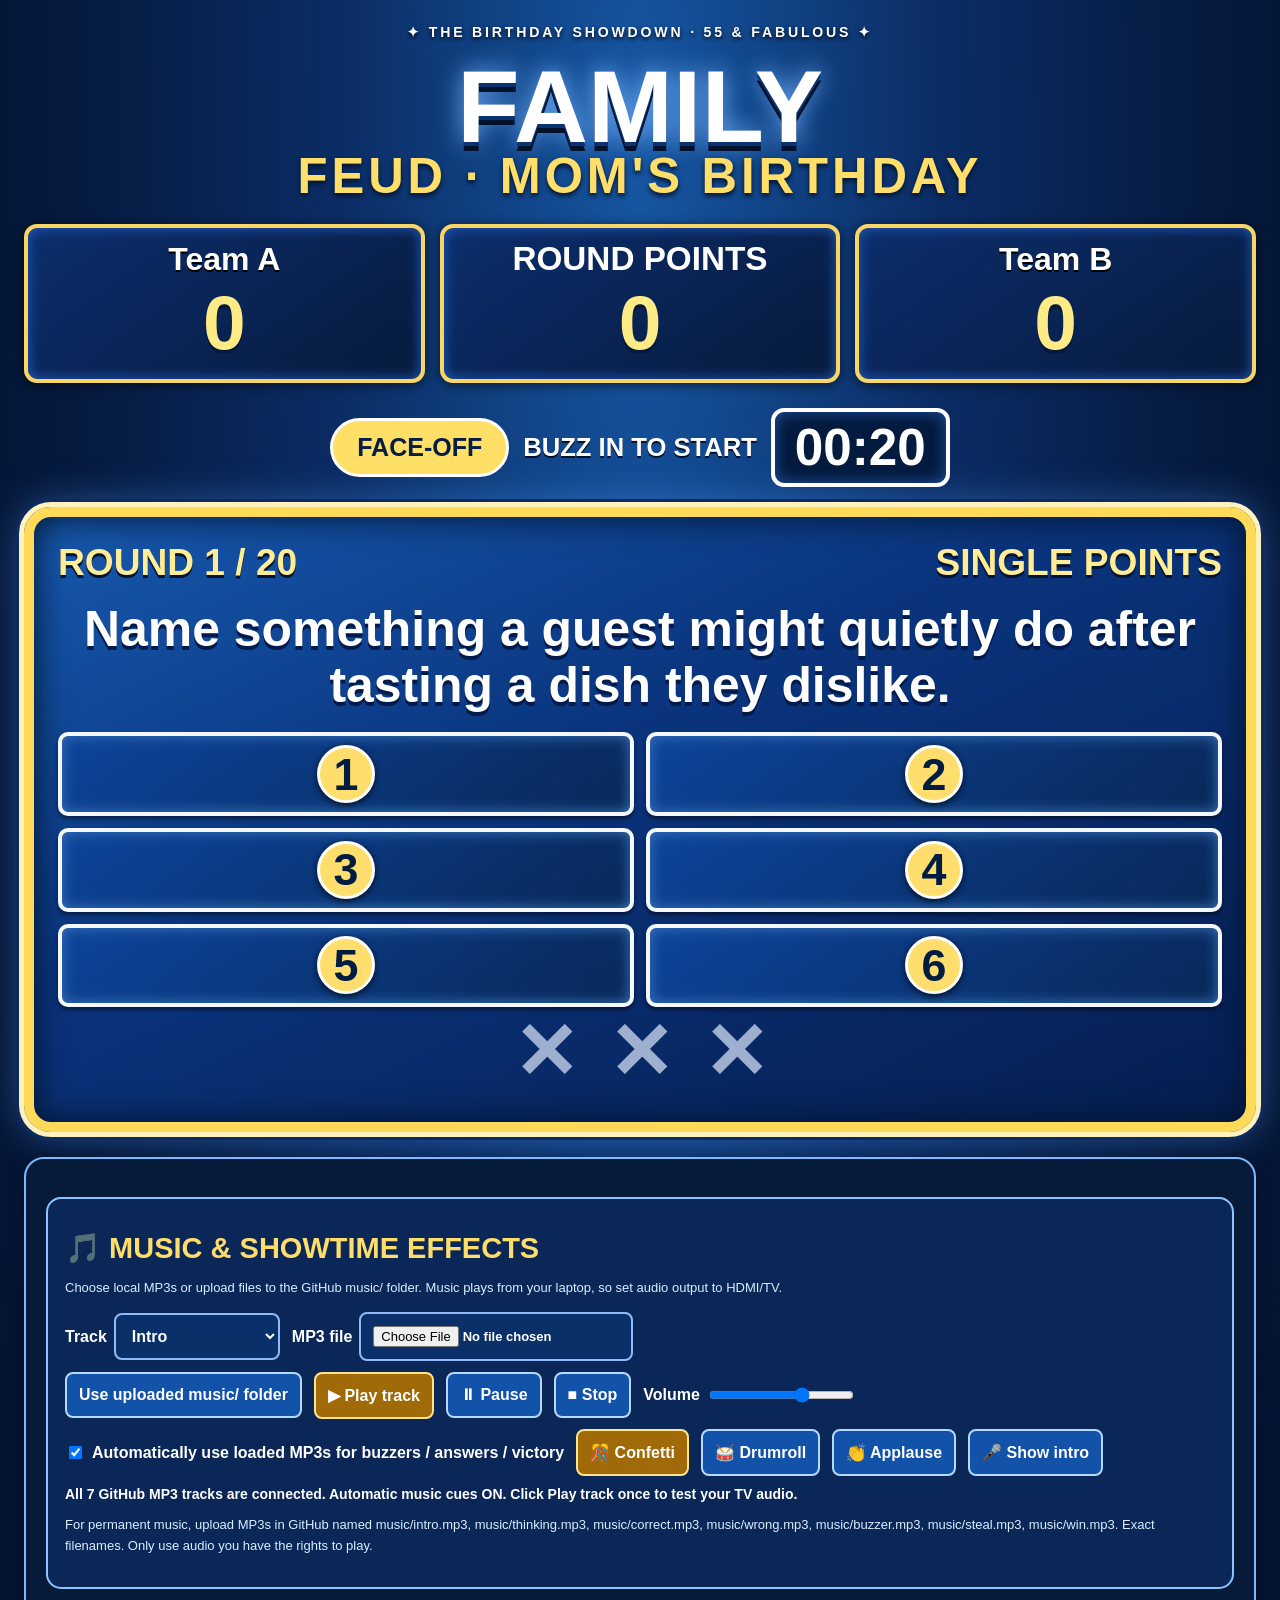
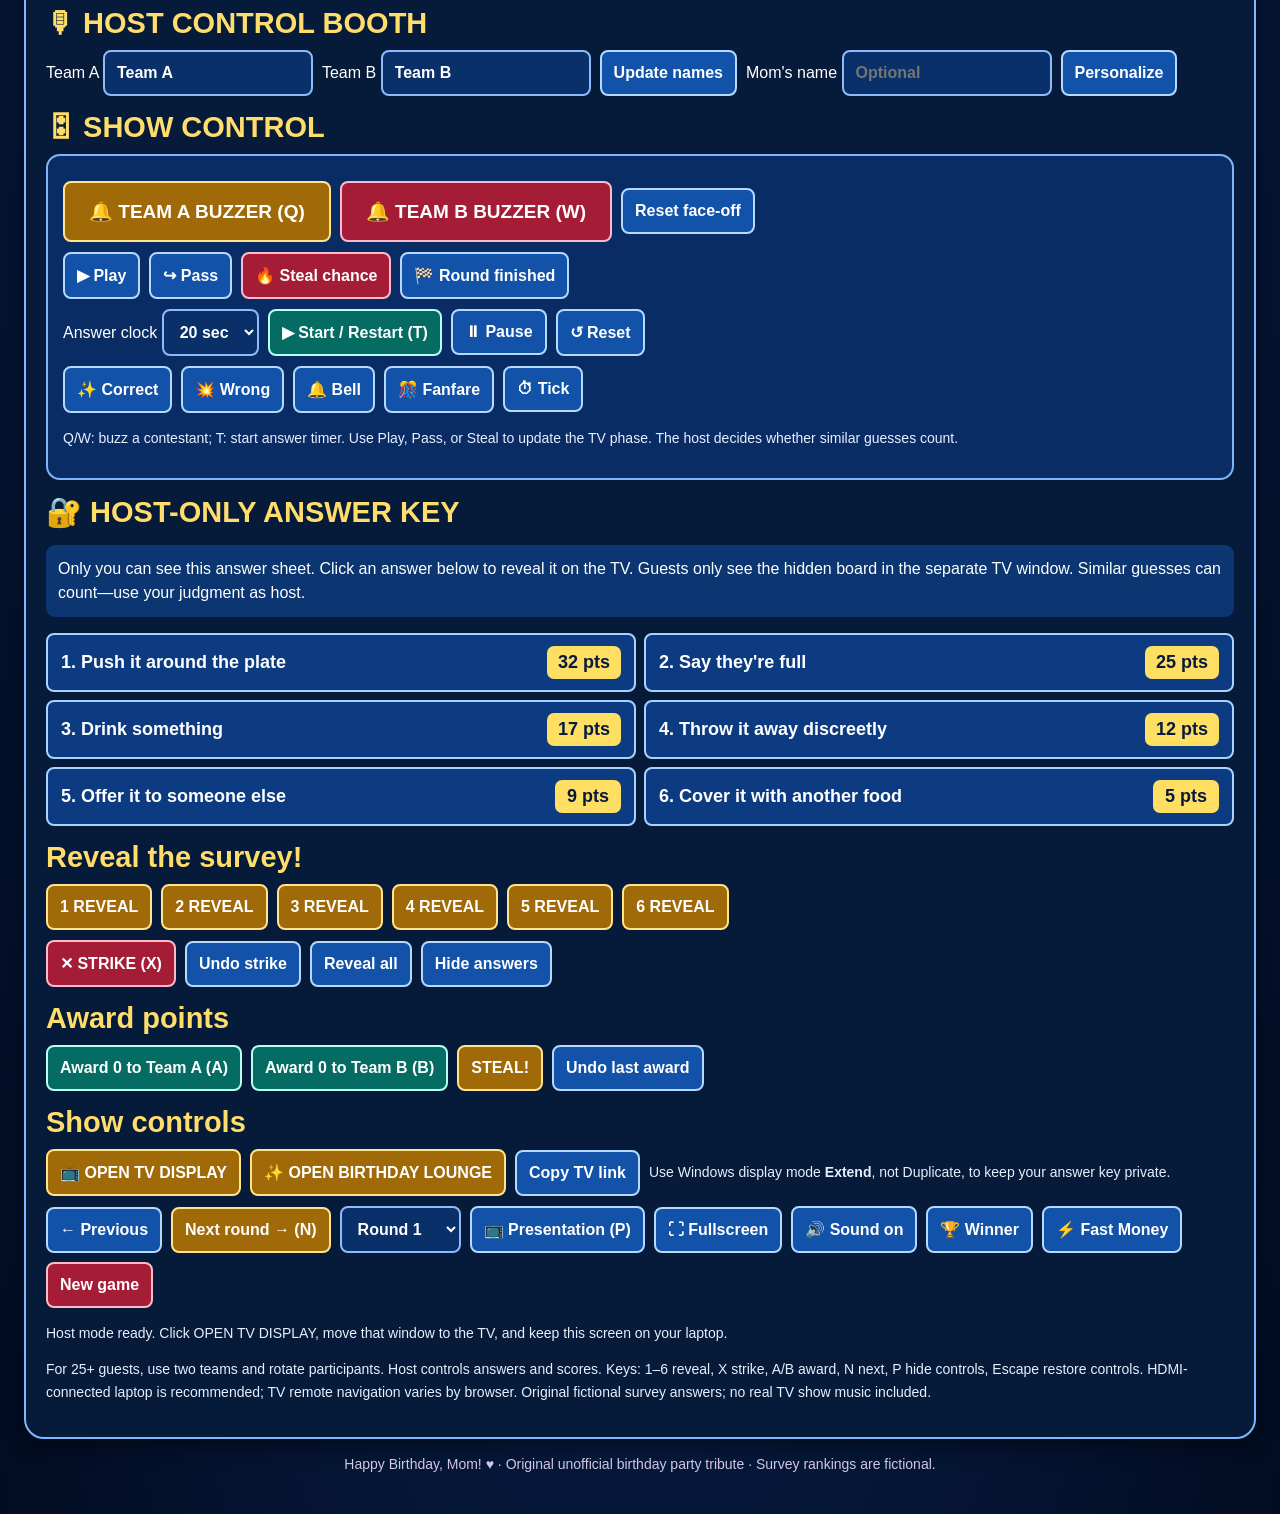
==== commit 377c6521: "Add one-click birthday lounge screen launch from host controls" ====
--- a/index.html
+++ b/index.html
@@ -30,7 +30,7 @@
 .key-cell strong{background:#f8f5ff;color:#260b44;padding:6px 11px;border-radius:7px;min-width:66px;text-align:center}
 .host-note{color:#fff}
 @media(max-width:650px){.answer{min-height:55px}.answer .num{width:38px;height:38px;flex-basis:38px;font-size:27px}.answer .text{font-size:22px}.answer .pts{font-size:26px;min-width:47px;padding:3px 6px}.question{font-size:32px}.score b{font-size:44px}}
-</style><link rel="stylesheet" href="party-day.css?v=4"></head><body><div class="wrap"><div class="party-ribbon">✦ THE BIRTHDAY SHOWDOWN · 55 & FABULOUS ✦</div><h1>FAMILY <small>FEUD · MOM'S BIRTHDAY</small></h1><div class="scores"><div class="score"><span id="n0">TEAM A</span><b id="s0">0</b></div><div class="score">ROUND POINTS<b id="pot">0</b></div><div class="score"><span id="n1">TEAM B</span><b id="s1">0</b></div></div><div class="showline"><span id="phase" class="phase">FACE-OFF</span><span id="turn" class="turn">BUZZ IN TO START</span><span id="roundClock" class="timer">00:20</span></div><main class="stage"><div class="bar"><span id="round">ROUND 1</span><span id="multi">SINGLE POINTS</span></div><div class="question" id="q"></div><div class="answers" id="answers"></div><div class="strikes" id="strikes"><span>✕</span><span>✕</span><span>✕</span></div></main><section class="controls"><h2>🎙 HOST CONTROL BOOTH</h2><div class="row"><label>Team A <input id="team0" value="Team A"></label><label>Team B <input id="team1" value="Team B"></label><button id="names">Update names</button><label>Mom's name <input id="mom" placeholder="Optional"></label><button id="birthday">Personalize</button></div><h2>🎛 SHOW CONTROL</h2><div class="host-stage"><div class="row"><button class="gold buzzer" id="buzz0">🔔 TEAM A BUZZER (Q)</button><button class="red buzzer" id="buzz1">🔔 TEAM B BUZZER (W)</button><button id="buzzReset">Reset face-off</button></div><div class="row"><button id="play">▶ Play</button><button id="pass">↪ Pass</button><button class="red" id="startSteal">🔥 Steal chance</button><button id="finishPhase">🏁 Round finished</button></div><div class="row"><label>Answer clock <select id="duration"><option value="10">10 sec</option><option value="15">15 sec</option><option value="20" selected>20 sec</option><option value="30">30 sec</option><option value="45">45 sec</option><option value="60">60 sec</option></select></label><button class="green" id="startClock">▶ Start / Restart (T)</button><button id="pauseClock">⏸ Pause</button><button id="clearClock">↺ Reset</button></div><div class="row"><button id="sCorrect">✨ Correct</button><button id="sWrong">💥 Wrong</button><button id="sBell">🔔 Bell</button><button id="sWin">🎊 Fanfare</button><button id="sTick">⏱ Tick</button></div><p class="help">Q/W: buzz a contestant; T: start answer timer. Use Play, Pass, or Steal to update the TV phase. The host decides whether similar guesses count.</p></div><h2>🔐 HOST-ONLY ANSWER KEY</h2><p class="host-note">Only you can see this answer sheet. Click an answer below to reveal it on the TV. Guests only see the hidden board in the separate TV window. Similar guesses can count—use your judgment as host.</p><div id="answerKey" class="answer-key"></div><h2>Reveal the survey!</h2><div class="row" id="reveal"></div><div class="row"><button class="red" id="strike">✕ STRIKE (X)</button><button id="unstrike">Undo strike</button><button id="all">Reveal all</button><button id="hide">Hide answers</button></div><h2>Award points</h2><div class="row"><button class="green" id="award0">Award Team A (A)</button><button class="green" id="award1">Award Team B (B)</button><button class="gold" id="steal">STEAL!</button><button id="undo">Undo last award</button></div><h2>Show controls</h2><div class="row"><button class="gold" id="openTV">📺 OPEN TV DISPLAY</button><button id="copyTV">Copy TV link</button><span class="help">Use Windows display mode <strong>Extend</strong>, not Duplicate, to keep your answer key private.</span></div><div class="row"><button id="prev">← Previous</button><button class="gold" id="next">Next round → (N)</button><select id="choose"></select><button id="present">📺 Presentation (P)</button><button id="fullscreen">⛶ Fullscreen</button><button id="sound">🔊 Sound on</button><button id="winner">🏆 Winner</button><button id="fast">⚡ Fast Money</button><button class="red" id="reset">New game</button></div><p id="status" class="help"></p><p class="help">For 25+ guests, use two teams and rotate participants. Host controls answers and scores. Keys: 1–6 reveal, X strike, A/B award, N next, P hide controls, Escape restore controls. HDMI-connected laptop is recommended; TV remote navigation varies by browser. Original fictional survey answers; no real TV show music included.</p></section><section class="fast hidden" id="fastPanel"><h2>⚡ FAST MONEY — REACH 200!</h2><p>Two players answer five questions in 20 and 25 seconds, respectively. Tap a hidden answer or point cell to reveal it. Enter each player's total manually.</p><div class="row"><button id="t20">20-second timer</button><button id="t25">25-second timer</button><button id="stop">Stop</button><b id="clock">00:20</b></div><table><tbody id="fastRows"></tbody></table><div class="row"><label>Player 1 <input id="f1" type="number" value="0"></label><label>Player 2 <input id="f2" type="number" value="0"></label><strong>Total: <span id="total">0</span>/200</strong><button id="celebrate">Celebrate!</button><button id="close">Close</button></div></section><p class="help" style="text-align:center">Happy Birthday, Mom! ♥ · Original unofficial birthday party tribute · Survey rankings are fictional.</p></div><div class="overlay" id="overlay"><div id="overlayText"></div></div>
+</style><link rel="stylesheet" href="party-day.css?v=4"></head><body><div class="wrap"><div class="party-ribbon">✦ THE BIRTHDAY SHOWDOWN · 55 & FABULOUS ✦</div><h1>FAMILY <small>FEUD · MOM'S BIRTHDAY</small></h1><div class="scores"><div class="score"><span id="n0">TEAM A</span><b id="s0">0</b></div><div class="score">ROUND POINTS<b id="pot">0</b></div><div class="score"><span id="n1">TEAM B</span><b id="s1">0</b></div></div><div class="showline"><span id="phase" class="phase">FACE-OFF</span><span id="turn" class="turn">BUZZ IN TO START</span><span id="roundClock" class="timer">00:20</span></div><main class="stage"><div class="bar"><span id="round">ROUND 1</span><span id="multi">SINGLE POINTS</span></div><div class="question" id="q"></div><div class="answers" id="answers"></div><div class="strikes" id="strikes"><span>✕</span><span>✕</span><span>✕</span></div></main><section class="controls"><h2>🎙 HOST CONTROL BOOTH</h2><div class="row"><label>Team A <input id="team0" value="Team A"></label><label>Team B <input id="team1" value="Team B"></label><button id="names">Update names</button><label>Mom's name <input id="mom" placeholder="Optional"></label><button id="birthday">Personalize</button></div><h2>🎛 SHOW CONTROL</h2><div class="host-stage"><div class="row"><button class="gold buzzer" id="buzz0">🔔 TEAM A BUZZER (Q)</button><button class="red buzzer" id="buzz1">🔔 TEAM B BUZZER (W)</button><button id="buzzReset">Reset face-off</button></div><div class="row"><button id="play">▶ Play</button><button id="pass">↪ Pass</button><button class="red" id="startSteal">🔥 Steal chance</button><button id="finishPhase">🏁 Round finished</button></div><div class="row"><label>Answer clock <select id="duration"><option value="10">10 sec</option><option value="15">15 sec</option><option value="20" selected>20 sec</option><option value="30">30 sec</option><option value="45">45 sec</option><option value="60">60 sec</option></select></label><button class="green" id="startClock">▶ Start / Restart (T)</button><button id="pauseClock">⏸ Pause</button><button id="clearClock">↺ Reset</button></div><div class="row"><button id="sCorrect">✨ Correct</button><button id="sWrong">💥 Wrong</button><button id="sBell">🔔 Bell</button><button id="sWin">🎊 Fanfare</button><button id="sTick">⏱ Tick</button></div><p class="help">Q/W: buzz a contestant; T: start answer timer. Use Play, Pass, or Steal to update the TV phase. The host decides whether similar guesses count.</p></div><h2>🔐 HOST-ONLY ANSWER KEY</h2><p class="host-note">Only you can see this answer sheet. Click an answer below to reveal it on the TV. Guests only see the hidden board in the separate TV window. Similar guesses can count—use your judgment as host.</p><div id="answerKey" class="answer-key"></div><h2>Reveal the survey!</h2><div class="row" id="reveal"></div><div class="row"><button class="red" id="strike">✕ STRIKE (X)</button><button id="unstrike">Undo strike</button><button id="all">Reveal all</button><button id="hide">Hide answers</button></div><h2>Award points</h2><div class="row"><button class="green" id="award0">Award Team A (A)</button><button class="green" id="award1">Award Team B (B)</button><button class="gold" id="steal">STEAL!</button><button id="undo">Undo last award</button></div><h2>Show controls</h2><div class="row"><button class="gold" id="openTV">📺 OPEN TV DISPLAY</button><button id="openLounge" class="gold">✨ OPEN BIRTHDAY LOUNGE</button><button id="copyTV">Copy TV link</button><span class="help">Use Windows display mode <strong>Extend</strong>, not Duplicate, to keep your answer key private.</span></div><div class="row"><button id="prev">← Previous</button><button class="gold" id="next">Next round → (N)</button><select id="choose"></select><button id="present">📺 Presentation (P)</button><button id="fullscreen">⛶ Fullscreen</button><button id="sound">🔊 Sound on</button><button id="winner">🏆 Winner</button><button id="fast">⚡ Fast Money</button><button class="red" id="reset">New game</button></div><p id="status" class="help"></p><p class="help">For 25+ guests, use two teams and rotate participants. Host controls answers and scores. Keys: 1–6 reveal, X strike, A/B award, N next, P hide controls, Escape restore controls. HDMI-connected laptop is recommended; TV remote navigation varies by browser. Original fictional survey answers; no real TV show music included.</p></section><section class="fast hidden" id="fastPanel"><h2>⚡ FAST MONEY — REACH 200!</h2><p>Two players answer five questions in 20 and 25 seconds, respectively. Tap a hidden answer or point cell to reveal it. Enter each player's total manually.</p><div class="row"><button id="t20">20-second timer</button><button id="t25">25-second timer</button><button id="stop">Stop</button><b id="clock">00:20</b></div><table><tbody id="fastRows"></tbody></table><div class="row"><label>Player 1 <input id="f1" type="number" value="0"></label><label>Player 2 <input id="f2" type="number" value="0"></label><strong>Total: <span id="total">0</span>/200</strong><button id="celebrate">Celebrate!</button><button id="close">Close</button></div></section><p class="help" style="text-align:center">Happy Birthday, Mom! ♥ · Original unofficial birthday party tribute · Survey rankings are fictional.</p></div><div class="overlay" id="overlay"><div id="overlayText"></div></div>
 <script>
 const data=[{"q":"Name something a guest might quietly do after tasting a dish they dislike.","a":[["Push it around the plate",32],["Say they're full",25],["Drink something",17],["Throw it away discreetly",12],["Offer it to someone else",9],["Cover it with another food",5]]},{"q":"Name a family argument that starts with 'That's not how it happened.'","a":[["Childhood memory",32],["Who started it",25],["Old relationship story",17],["Who paid",12],["Family vacation",9],["Who broke something",5]]},{"q":"Name a reason someone may suddenly leave the family group chat.","a":[["Too much drama",32],["Too many notifications",25],["Felt targeted",17],["Political argument",12],["Spoiled surprise",9],["Wrong message",5]]},{"q":"Name something an adult still calls Mom to ask how to do.","a":[["Cook a recipe",32],["Remove a stain",25],["Handle a bill",17],["Find a document",12],["Parenting advice",9],["Fix something",5]]},{"q":"Name a sign someone is pretending to enjoy a party.","a":[["Checks phone",32],["Fake smile",25],["Looks at clock",17],["Stays near door",12],["Says they're tired",9],["Avoids conversation",5]]},{"q":"Name something that seems fine until you have 25 guests.","a":[["Not enough seating",32],["Bathroom line",25],["Parking",17],["Wi-Fi",12],["Ice supply",9],["Serving utensils",5]]},{"q":"Name an excuse people use when late but don't want to admit why.","a":[["Traffic",32],["Lost keys",25],["Stopped for gas",17],["Outfit emergency",12],["Lost track of time",9],["Picked someone up",5]]},{"q":"Name a sign someone is about to start gossiping.","a":[["Leans closer",32],["Lowers voice",25],["Looks around",17],["Says don't tell",12],["Closes door",9],["Starts with girl",5]]},{"q":"Name something guests remember about a party a year later.","a":[["Family drama",32],["Amazing food",25],["Someone dancing",17],["Birthday speech",12],["Funny outfit",9],["Unexpected guest",5]]},{"q":"Name an occasion when a family member acts like the expert.","a":[["Cooking",32],["Directions",25],["Raising kids",17],["Home repairs",12],["Money advice",9],["Party planning",5]]},{"q":"Name something people claim not to care about but secretly do.","a":[["Guest list",32],["Birthday gifts",25],["Social media likes",17],["Seating",12],["Who's dating whom",9],["Being in photos",5]]},{"q":"Name something that makes a family recipe hard to recreate.","a":[["No measurements",32],["Secret ingredient",25],["Cooking by instinct",17],["Different ingredients",12],["Special pan",9],["Years of practice",5]]},{"q":"Name why a guest might unexpectedly become the center of attention.","a":[["Big announcement",32],["Outfit",25],["Argument",17],["Starts dancing",12],["Proposal",9],["Funny story",5]]},{"q":"Name a situation where someone says 'Don't tell your mother.'","a":[["Broke something",32],["Expensive purchase",25],["Secret outing",17],["Bad grade",12],["Surprise gift",9],["Family gossip",5]]},{"q":"Name something someone packs as leftovers that wasn't on their plate.","a":[["Extra meat",32],["Dessert",25],["Mac and cheese",17],["Bread",12],["Sauce",9],["Food for someone home",5]]},{"q":"Name something at a gathering that exposes a long-kept family secret.","a":[["Old photos",32],["Auntie's story",25],["Family tree",17],["Phone message",12],["A toast",9],["Unexpected visitor",5]]},{"q":"Name a moment when family members suddenly become competitive.","a":[["Card games",32],["Trivia",25],["Cooking contest",17],["Karaoke",12],["Dancing",9],["Board games",5]]},{"q":"Name something people only admit after hours at a party.","a":[["They were upset",32],["Dislike a dish",25],["Want to leave",17],["Knew the secret",12],["Dating someone",9],["Exhausted",5]]},{"q":"Name what can turn a quick visit into an all-night stay.","a":[["Great conversation",32],["Good food",25],["Card game",17],["Music",12],["Family stories",9],["Surprise guest",5]]},{"q":"Name something a grown child still gets scolded about at Mom's house.","a":[["Leaving dishes",32],["Not calling",25],["Shoes on furniture",17],["Being late",12],["Wasting food",9],["Messy room",5]]}];
 const fastQuestions=[["Something you bring to a birthday party","Gift",42],["Somewhere Mom goes to relax","Beach",38],["Something you do first thing in the morning","Brush teeth",36],["A food you save room for","Cake",40],["Something Mom deserves more of","Rest",37]];
@@ -63,4 +63,4 @@
 $('clearClock').onclick=()=>{const n=s.clock?.duration||20;s.clock={duration:n,remaining:n,ends:0,running:false};draw()};
 $('sCorrect').onclick=()=>emit('correct');$('sWrong').onclick=()=>emit('wrong');$('sBell').onclick=()=>emit('bell');$('sWin').onclick=()=>emit('win');$('sTick').onclick=()=>emit('tick');
 setInterval(renderClock,130);
-$('openTV').onclick=()=>{const url=new URL('tv.html',location.href);window.open(url.href,'birthday-feud-tv','popup,width=1280,height=800')};$('copyTV').onclick=()=>{const url=new URL('tv.html',location.href);if(navigator.clipboard?.writeText)navigator.clipboard.writeText(url.href).then(()=>msg('TV board link copied')).catch(()=>prompt('Copy this TV link:',url.href));else prompt('Copy this TV link:',url.href)};window.addEventListener('storage',e=>{if(!screenMode)return;if(e.key===key&&e.newValue){try{syncing=true;s={...blank(),...JSON.parse(e.newValue)};draw();document.querySelector('h1 small').textContent=s.mom?'HAPPY BIRTHDAY, '+s.mom.toUpperCase()+'!':'FEUD · MOM\'S BIRTHDAY'}catch(err){}finally{syncing=false}}if(e.key===key+'-sound'&&e.newValue){try{const v=JSON.parse(e.newValue);effectSound(v.kind)}catch(err){}}if(e.key===key+'-effect'&&e.newValue){try{const v=JSON.parse(e.newValue);syncing=true;flash(v.t,v.x,v.ms)}catch(err){}finally{syncing=false}}});$('names').onclick=()=>{s.names=[$('team0').value.trim()||'Team A',$('team1').value.trim()||'Team B'];draw()};$('birthday').onclick=()=>{s.mom=$('mom').value.trim();document.querySelector('h1 small').textContent=s.mom?'HAPPY BIRTHDAY, '+s.mom.toUpperCase()+'!':'FEUD · MOM\'S BIRTHDAY';persist()};$('strike').onclick=strike;$('unstrike').onclick=()=>{s.strikes=Math.max(0,s.strikes-1);draw()};$('all').onclick=()=>{s.revealed[s.r]=data[s.r].a.map((_,i)=>i);draw()};$('hide').onclick=()=>{s.revealed[s.r]=[];s.strikes=0;draw()};$('award0').onclick=()=>award(0);$('award1').onclick=()=>award(1);$('steal').onclick=()=>{flash('STEAL!');beep(480,.3)};$('undo').onclick=()=>{let h=s.history.pop();if(h){s.sc[h.i]-=h.p;draw()}};$('prev').onclick=()=>go(s.r-1);$('next').onclick=()=>go(s.r+1);$('choose').onchange=e=>go(+e.target.value);$('present').onclick=()=>document.body.classList.toggle('present');$('fullscreen').onclick=()=>document.fullscreenElement?document.exitFullscreen?.():document.documentElement.requestFullscreen?.();$('sound').onclick=()=>{s.sound=!s.sound;draw()};$('winner').onclick=winner;$('reset').onclick=()=>{if(confirm('Clear all scores and rounds?')){s=blank();go(0)}};for(let i=0;i<data.length;i++){let o=document.createElement('option');o.value=i;o.textContent='Round '+(i+1);$('choose').append(o)}document.addEventListener('keydown',e=>{if(['INPUT','SELECT','TEXTAREA'].includes(document.activeElement?.tagName))return;let k=e.key.toLowerCase();if(/^[1-6]$/.test(k))toggle(+k-1);else if(k==='x')strike();else if(k==='a')award(0);else if(k==='b')award(1);else if(k==='n')go(s.r+1);else if(k==='q')buzz(0);else if(k==='w')buzz(1);else if(k==='t')startTimer();else if(k==='p')document.body.classList.toggle('present');else if(k==='escape'){$('overlay').classList.remove('show');document.body.classList.remove('present')}});$('fast').onclick=()=>{$('fastPanel').classList.remove('hidden');$('fastPanel').scrollIntoView({behavior:'smooth'})};$('close').onclick=()=>$('fastPanel').classList.add('hidden');fastQuestions.forEach(row=>{let tr=document.createElement('tr');row.forEach((val,i)=>{let td=document.createElement('td');td.textContent=i?'●●●●●':val;if(i)td.onclick=()=>{td.textContent=td.textContent==='●●●●●'?val:'●●●●●';beep(850)};tr.append(td)});$('fastRows').append(tr)});function total(){let x=(+$('f1').value||0)+(+$('f2').value||0);$('total').textContent=x;return x}$('f1').oninput=total;$('f2').oninput=total;$('celebrate').onclick=()=>{flash(total()>=200?'🎉 FAST MONEY WIN!':'👏 GREAT GAME!',false,4200);beep(1100,.4)};function clock(t){clearInterval(timer);function paint(){$('clock').textContent='00:'+String(Math.max(0,t)).padStart(2,'0')}paint();timer=setInterval(()=>{t--;paint();if(t<=0){clearInterval(timer);flash('TIME’S UP!',false,2000);beep(160,.6)}},1000)}$('t20').onclick=()=>clock(20);$('t25').onclick=()=>clock(25);$('stop').onclick=()=>clearInterval(timer);$('mom').value=s.mom;draw();if(screenMode){syncing=true;draw();syncing=false;document.querySelector('h1 small').textContent=s.mom?'HAPPY BIRTHDAY, '+s.mom.toUpperCase()+'!':'FEUD · MOM\'S BIRTHDAY'}else msg('Host mode ready. Click OPEN TV DISPLAY, move that window to the TV, and keep this screen on your laptop.');</script><script src="show-extras.js?v=5"></script></body></html>+$('openLounge').onclick=()=>window.open(new URL('lounge.html',location.href).href,'birthday-lounge','popup,width=1280,height=720');$('openTV').onclick=()=>{const url=new URL('tv.html',location.href);window.open(url.href,'birthday-feud-tv','popup,width=1280,height=800')};$('copyTV').onclick=()=>{const url=new URL('tv.html',location.href);if(navigator.clipboard?.writeText)navigator.clipboard.writeText(url.href).then(()=>msg('TV board link copied')).catch(()=>prompt('Copy this TV link:',url.href));else prompt('Copy this TV link:',url.href)};window.addEventListener('storage',e=>{if(!screenMode)return;if(e.key===key&&e.newValue){try{syncing=true;s={...blank(),...JSON.parse(e.newValue)};draw();document.querySelector('h1 small').textContent=s.mom?'HAPPY BIRTHDAY, '+s.mom.toUpperCase()+'!':'FEUD · MOM\'S BIRTHDAY'}catch(err){}finally{syncing=false}}if(e.key===key+'-sound'&&e.newValue){try{const v=JSON.parse(e.newValue);effectSound(v.kind)}catch(err){}}if(e.key===key+'-effect'&&e.newValue){try{const v=JSON.parse(e.newValue);syncing=true;flash(v.t,v.x,v.ms)}catch(err){}finally{syncing=false}}});$('names').onclick=()=>{s.names=[$('team0').value.trim()||'Team A',$('team1').value.trim()||'Team B'];draw()};$('birthday').onclick=()=>{s.mom=$('mom').value.trim();document.querySelector('h1 small').textContent=s.mom?'HAPPY BIRTHDAY, '+s.mom.toUpperCase()+'!':'FEUD · MOM\'S BIRTHDAY';persist()};$('strike').onclick=strike;$('unstrike').onclick=()=>{s.strikes=Math.max(0,s.strikes-1);draw()};$('all').onclick=()=>{s.revealed[s.r]=data[s.r].a.map((_,i)=>i);draw()};$('hide').onclick=()=>{s.revealed[s.r]=[];s.strikes=0;draw()};$('award0').onclick=()=>award(0);$('award1').onclick=()=>award(1);$('steal').onclick=()=>{flash('STEAL!');beep(480,.3)};$('undo').onclick=()=>{let h=s.history.pop();if(h){s.sc[h.i]-=h.p;draw()}};$('prev').onclick=()=>go(s.r-1);$('next').onclick=()=>go(s.r+1);$('choose').onchange=e=>go(+e.target.value);$('present').onclick=()=>document.body.classList.toggle('present');$('fullscreen').onclick=()=>document.fullscreenElement?document.exitFullscreen?.():document.documentElement.requestFullscreen?.();$('sound').onclick=()=>{s.sound=!s.sound;draw()};$('winner').onclick=winner;$('reset').onclick=()=>{if(confirm('Clear all scores and rounds?')){s=blank();go(0)}};for(let i=0;i<data.length;i++){let o=document.createElement('option');o.value=i;o.textContent='Round '+(i+1);$('choose').append(o)}document.addEventListener('keydown',e=>{if(['INPUT','SELECT','TEXTAREA'].includes(document.activeElement?.tagName))return;let k=e.key.toLowerCase();if(/^[1-6]$/.test(k))toggle(+k-1);else if(k==='x')strike();else if(k==='a')award(0);else if(k==='b')award(1);else if(k==='n')go(s.r+1);else if(k==='q')buzz(0);else if(k==='w')buzz(1);else if(k==='t')startTimer();else if(k==='p')document.body.classList.toggle('present');else if(k==='escape'){$('overlay').classList.remove('show');document.body.classList.remove('present')}});$('fast').onclick=()=>{$('fastPanel').classList.remove('hidden');$('fastPanel').scrollIntoView({behavior:'smooth'})};$('close').onclick=()=>$('fastPanel').classList.add('hidden');fastQuestions.forEach(row=>{let tr=document.createElement('tr');row.forEach((val,i)=>{let td=document.createElement('td');td.textContent=i?'●●●●●':val;if(i)td.onclick=()=>{td.textContent=td.textContent==='●●●●●'?val:'●●●●●';beep(850)};tr.append(td)});$('fastRows').append(tr)});function total(){let x=(+$('f1').value||0)+(+$('f2').value||0);$('total').textContent=x;return x}$('f1').oninput=total;$('f2').oninput=total;$('celebrate').onclick=()=>{flash(total()>=200?'🎉 FAST MONEY WIN!':'👏 GREAT GAME!',false,4200);beep(1100,.4)};function clock(t){clearInterval(timer);function paint(){$('clock').textContent='00:'+String(Math.max(0,t)).padStart(2,'0')}paint();timer=setInterval(()=>{t--;paint();if(t<=0){clearInterval(timer);flash('TIME’S UP!',false,2000);beep(160,.6)}},1000)}$('t20').onclick=()=>clock(20);$('t25').onclick=()=>clock(25);$('stop').onclick=()=>clearInterval(timer);$('mom').value=s.mom;draw();if(screenMode){syncing=true;draw();syncing=false;document.querySelector('h1 small').textContent=s.mom?'HAPPY BIRTHDAY, '+s.mom.toUpperCase()+'!':'FEUD · MOM\'S BIRTHDAY'}else msg('Host mode ready. Click OPEN TV DISPLAY, move that window to the TV, and keep this screen on your laptop.');</script><script src="show-extras.js?v=5"></script></body></html>
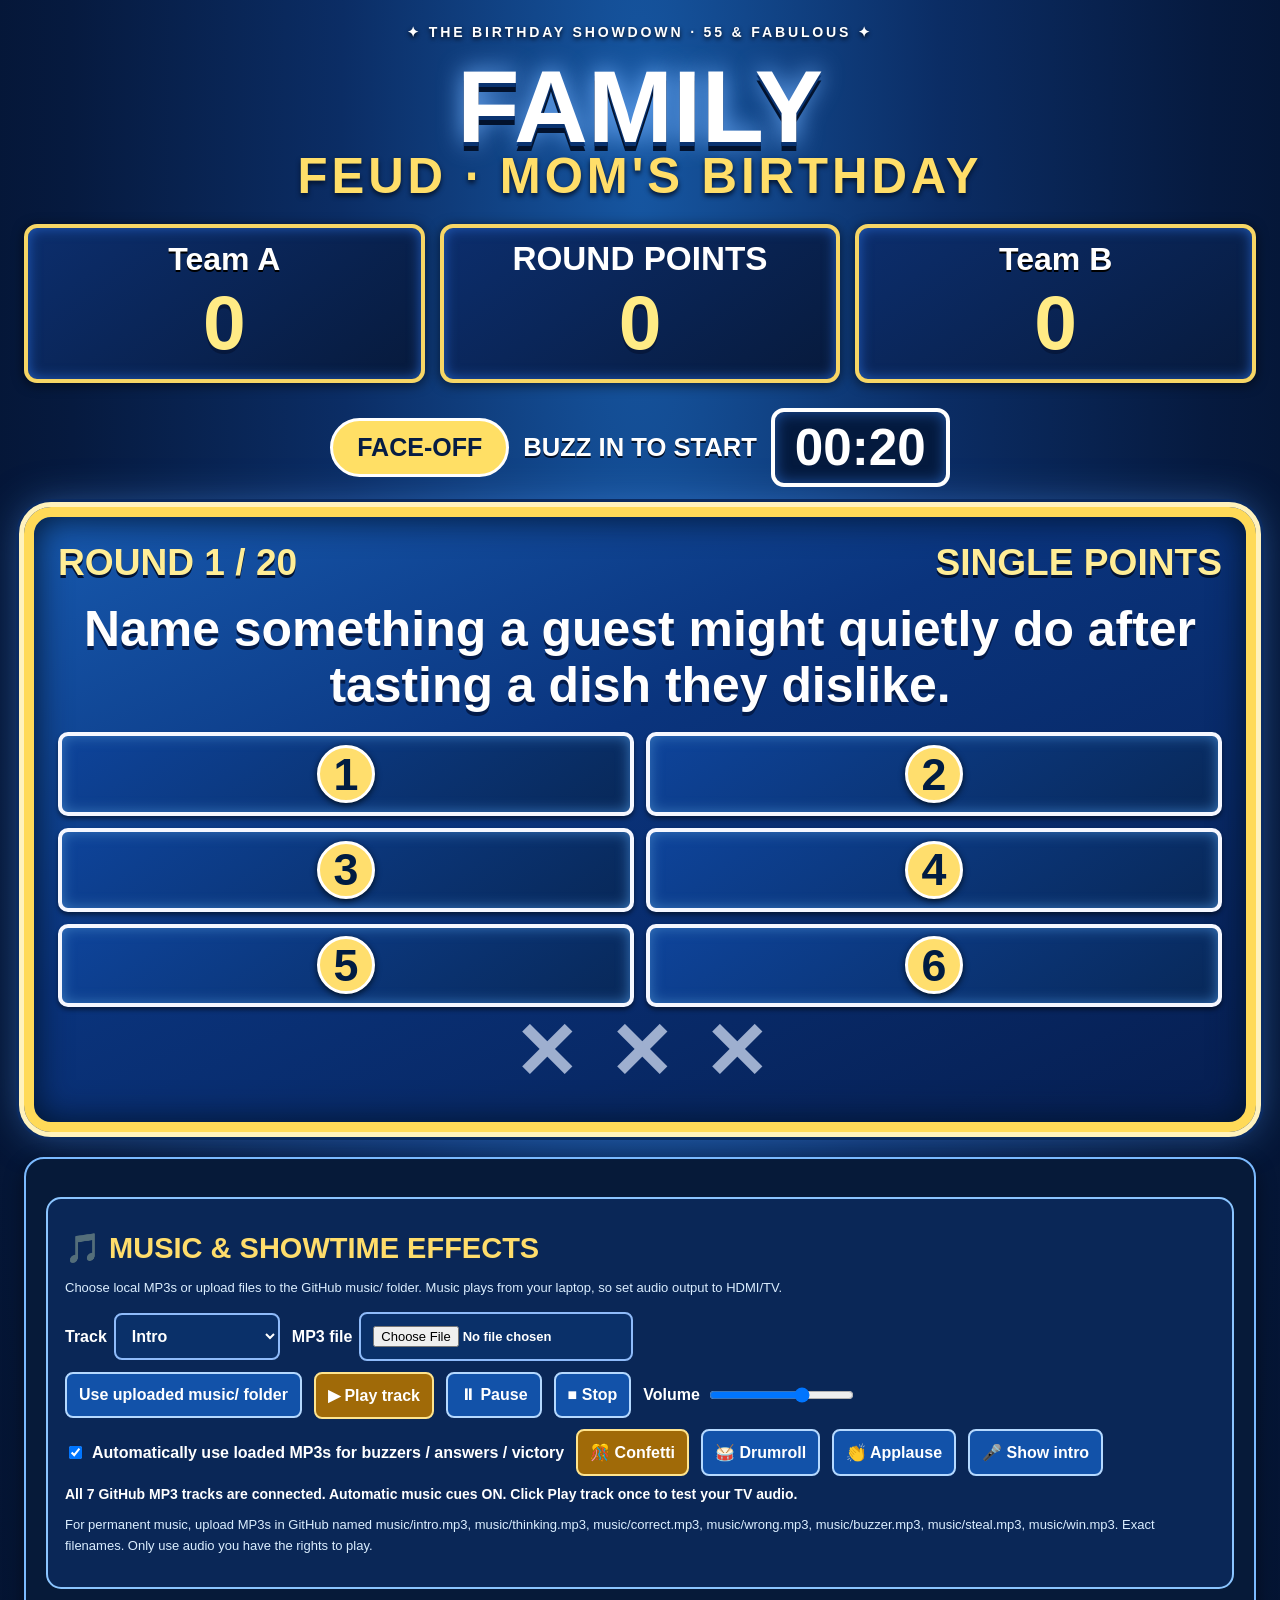
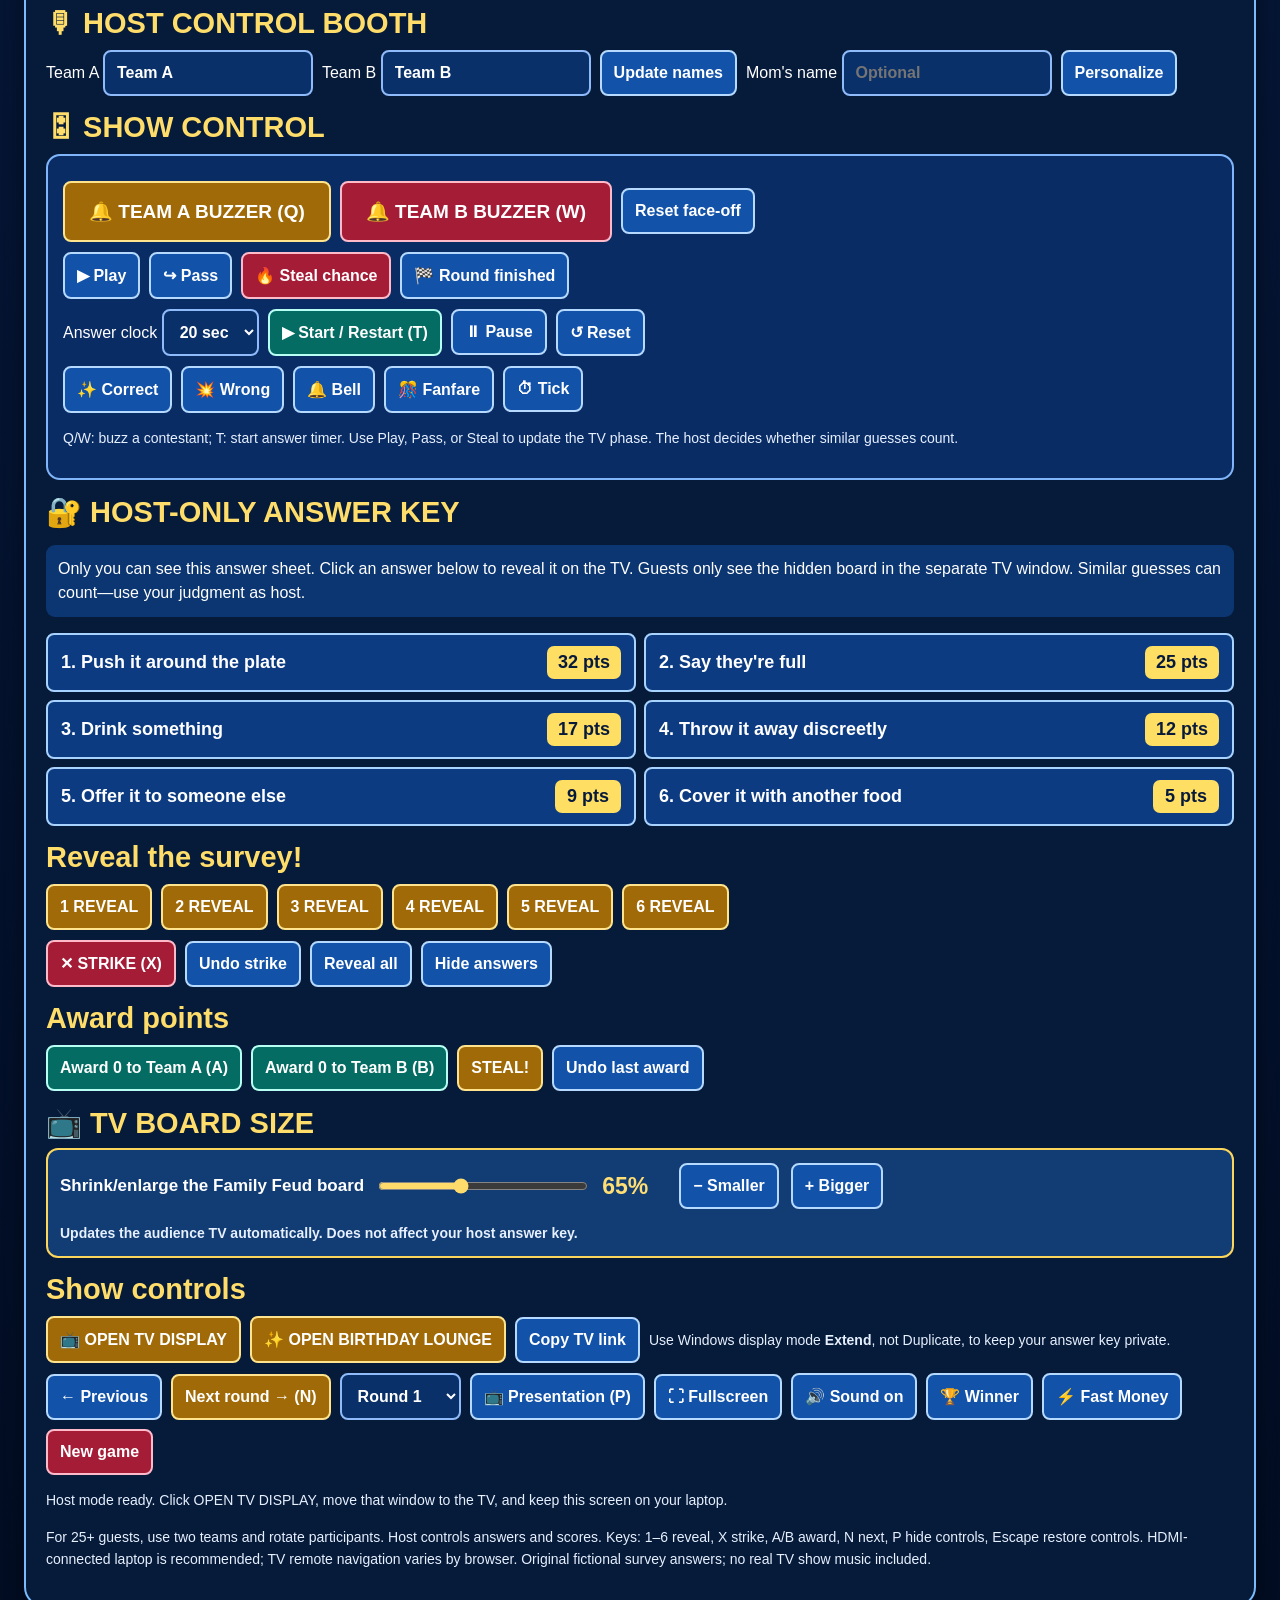
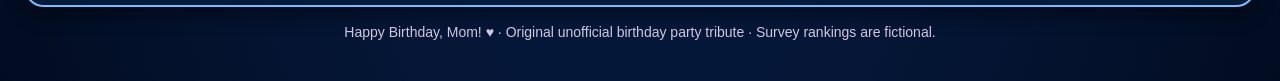
==== commit d7e5a8d3: "Add host TV-size slider synced to audience screen, default game board 65 percent" ====
--- a/index.html
+++ b/index.html
@@ -30,12 +30,17 @@
 .key-cell strong{background:#f8f5ff;color:#260b44;padding:6px 11px;border-radius:7px;min-width:66px;text-align:center}
 .host-note{color:#fff}
 @media(max-width:650px){.answer{min-height:55px}.answer .num{width:38px;height:38px;flex-basis:38px;font-size:27px}.answer .text{font-size:22px}.answer .pts{font-size:26px;min-width:47px;padding:3px 6px}.question{font-size:32px}.score b{font-size:44px}}
-</style><link rel="stylesheet" href="party-day.css?v=4"></head><body><div class="wrap"><div class="party-ribbon">✦ THE BIRTHDAY SHOWDOWN · 55 & FABULOUS ✦</div><h1>FAMILY <small>FEUD · MOM'S BIRTHDAY</small></h1><div class="scores"><div class="score"><span id="n0">TEAM A</span><b id="s0">0</b></div><div class="score">ROUND POINTS<b id="pot">0</b></div><div class="score"><span id="n1">TEAM B</span><b id="s1">0</b></div></div><div class="showline"><span id="phase" class="phase">FACE-OFF</span><span id="turn" class="turn">BUZZ IN TO START</span><span id="roundClock" class="timer">00:20</span></div><main class="stage"><div class="bar"><span id="round">ROUND 1</span><span id="multi">SINGLE POINTS</span></div><div class="question" id="q"></div><div class="answers" id="answers"></div><div class="strikes" id="strikes"><span>✕</span><span>✕</span><span>✕</span></div></main><section class="controls"><h2>🎙 HOST CONTROL BOOTH</h2><div class="row"><label>Team A <input id="team0" value="Team A"></label><label>Team B <input id="team1" value="Team B"></label><button id="names">Update names</button><label>Mom's name <input id="mom" placeholder="Optional"></label><button id="birthday">Personalize</button></div><h2>🎛 SHOW CONTROL</h2><div class="host-stage"><div class="row"><button class="gold buzzer" id="buzz0">🔔 TEAM A BUZZER (Q)</button><button class="red buzzer" id="buzz1">🔔 TEAM B BUZZER (W)</button><button id="buzzReset">Reset face-off</button></div><div class="row"><button id="play">▶ Play</button><button id="pass">↪ Pass</button><button class="red" id="startSteal">🔥 Steal chance</button><button id="finishPhase">🏁 Round finished</button></div><div class="row"><label>Answer clock <select id="duration"><option value="10">10 sec</option><option value="15">15 sec</option><option value="20" selected>20 sec</option><option value="30">30 sec</option><option value="45">45 sec</option><option value="60">60 sec</option></select></label><button class="green" id="startClock">▶ Start / Restart (T)</button><button id="pauseClock">⏸ Pause</button><button id="clearClock">↺ Reset</button></div><div class="row"><button id="sCorrect">✨ Correct</button><button id="sWrong">💥 Wrong</button><button id="sBell">🔔 Bell</button><button id="sWin">🎊 Fanfare</button><button id="sTick">⏱ Tick</button></div><p class="help">Q/W: buzz a contestant; T: start answer timer. Use Play, Pass, or Steal to update the TV phase. The host decides whether similar guesses count.</p></div><h2>🔐 HOST-ONLY ANSWER KEY</h2><p class="host-note">Only you can see this answer sheet. Click an answer below to reveal it on the TV. Guests only see the hidden board in the separate TV window. Similar guesses can count—use your judgment as host.</p><div id="answerKey" class="answer-key"></div><h2>Reveal the survey!</h2><div class="row" id="reveal"></div><div class="row"><button class="red" id="strike">✕ STRIKE (X)</button><button id="unstrike">Undo strike</button><button id="all">Reveal all</button><button id="hide">Hide answers</button></div><h2>Award points</h2><div class="row"><button class="green" id="award0">Award Team A (A)</button><button class="green" id="award1">Award Team B (B)</button><button class="gold" id="steal">STEAL!</button><button id="undo">Undo last award</button></div><h2>Show controls</h2><div class="row"><button class="gold" id="openTV">📺 OPEN TV DISPLAY</button><button id="openLounge" class="gold">✨ OPEN BIRTHDAY LOUNGE</button><button id="copyTV">Copy TV link</button><span class="help">Use Windows display mode <strong>Extend</strong>, not Duplicate, to keep your answer key private.</span></div><div class="row"><button id="prev">← Previous</button><button class="gold" id="next">Next round → (N)</button><select id="choose"></select><button id="present">📺 Presentation (P)</button><button id="fullscreen">⛶ Fullscreen</button><button id="sound">🔊 Sound on</button><button id="winner">🏆 Winner</button><button id="fast">⚡ Fast Money</button><button class="red" id="reset">New game</button></div><p id="status" class="help"></p><p class="help">For 25+ guests, use two teams and rotate participants. Host controls answers and scores. Keys: 1–6 reveal, X strike, A/B award, N next, P hide controls, Escape restore controls. HDMI-connected laptop is recommended; TV remote navigation varies by browser. Original fictional survey answers; no real TV show music included.</p></section><section class="fast hidden" id="fastPanel"><h2>⚡ FAST MONEY — REACH 200!</h2><p>Two players answer five questions in 20 and 25 seconds, respectively. Tap a hidden answer or point cell to reveal it. Enter each player's total manually.</p><div class="row"><button id="t20">20-second timer</button><button id="t25">25-second timer</button><button id="stop">Stop</button><b id="clock">00:20</b></div><table><tbody id="fastRows"></tbody></table><div class="row"><label>Player 1 <input id="f1" type="number" value="0"></label><label>Player 2 <input id="f2" type="number" value="0"></label><strong>Total: <span id="total">0</span>/200</strong><button id="celebrate">Celebrate!</button><button id="close">Close</button></div></section><p class="help" style="text-align:center">Happy Birthday, Mom! ♥ · Original unofficial birthday party tribute · Survey rankings are fictional.</p></div><div class="overlay" id="overlay"><div id="overlayText"></div></div>
+</style><link rel="stylesheet" href="party-day.css?v=6"></head><body><div class="wrap"><div class="party-ribbon">✦ THE BIRTHDAY SHOWDOWN · 55 & FABULOUS ✦</div><h1>FAMILY <small>FEUD · MOM'S BIRTHDAY</small></h1><div class="scores"><div class="score"><span id="n0">TEAM A</span><b id="s0">0</b></div><div class="score">ROUND POINTS<b id="pot">0</b></div><div class="score"><span id="n1">TEAM B</span><b id="s1">0</b></div></div><div class="showline"><span id="phase" class="phase">FACE-OFF</span><span id="turn" class="turn">BUZZ IN TO START</span><span id="roundClock" class="timer">00:20</span></div><main class="stage"><div class="bar"><span id="round">ROUND 1</span><span id="multi">SINGLE POINTS</span></div><div class="question" id="q"></div><div class="answers" id="answers"></div><div class="strikes" id="strikes"><span>✕</span><span>✕</span><span>✕</span></div></main><section class="controls"><h2>🎙 HOST CONTROL BOOTH</h2><div class="row"><label>Team A <input id="team0" value="Team A"></label><label>Team B <input id="team1" value="Team B"></label><button id="names">Update names</button><label>Mom's name <input id="mom" placeholder="Optional"></label><button id="birthday">Personalize</button></div><h2>🎛 SHOW CONTROL</h2><div class="host-stage"><div class="row"><button class="gold buzzer" id="buzz0">🔔 TEAM A BUZZER (Q)</button><button class="red buzzer" id="buzz1">🔔 TEAM B BUZZER (W)</button><button id="buzzReset">Reset face-off</button></div><div class="row"><button id="play">▶ Play</button><button id="pass">↪ Pass</button><button class="red" id="startSteal">🔥 Steal chance</button><button id="finishPhase">🏁 Round finished</button></div><div class="row"><label>Answer clock <select id="duration"><option value="10">10 sec</option><option value="15">15 sec</option><option value="20" selected>20 sec</option><option value="30">30 sec</option><option value="45">45 sec</option><option value="60">60 sec</option></select></label><button class="green" id="startClock">▶ Start / Restart (T)</button><button id="pauseClock">⏸ Pause</button><button id="clearClock">↺ Reset</button></div><div class="row"><button id="sCorrect">✨ Correct</button><button id="sWrong">💥 Wrong</button><button id="sBell">🔔 Bell</button><button id="sWin">🎊 Fanfare</button><button id="sTick">⏱ Tick</button></div><p class="help">Q/W: buzz a contestant; T: start answer timer. Use Play, Pass, or Steal to update the TV phase. The host decides whether similar guesses count.</p></div><h2>🔐 HOST-ONLY ANSWER KEY</h2><p class="host-note">Only you can see this answer sheet. Click an answer below to reveal it on the TV. Guests only see the hidden board in the separate TV window. Similar guesses can count—use your judgment as host.</p><div id="answerKey" class="answer-key"></div><h2>Reveal the survey!</h2><div class="row" id="reveal"></div><div class="row"><button class="red" id="strike">✕ STRIKE (X)</button><button id="unstrike">Undo strike</button><button id="all">Reveal all</button><button id="hide">Hide answers</button></div><h2>Award points</h2><div class="row"><button class="green" id="award0">Award Team A (A)</button><button class="green" id="award1">Award Team B (B)</button><button class="gold" id="steal">STEAL!</button><button id="undo">Undo last award</button></div><h2>📺 TV BOARD SIZE</h2><div class="tv-size-control"><label for="tvScale">Shrink/enlarge the Family Feud board</label><input id="tvScale" type="range" min="45" max="100" step="5" value="65"><output id="tvScaleValue">65%</output><button id="tvSmaller">− Smaller</button><button id="tvBigger">+ Bigger</button><span class="help">Updates the audience TV automatically. Does not affect your host answer key.</span></div><h2>Show controls</h2><div class="row"><button class="gold" id="openTV">📺 OPEN TV DISPLAY</button><button id="openLounge" class="gold">✨ OPEN BIRTHDAY LOUNGE</button><button id="copyTV">Copy TV link</button><span class="help">Use Windows display mode <strong>Extend</strong>, not Duplicate, to keep your answer key private.</span></div><div class="row"><button id="prev">← Previous</button><button class="gold" id="next">Next round → (N)</button><select id="choose"></select><button id="present">📺 Presentation (P)</button><button id="fullscreen">⛶ Fullscreen</button><button id="sound">🔊 Sound on</button><button id="winner">🏆 Winner</button><button id="fast">⚡ Fast Money</button><button class="red" id="reset">New game</button></div><p id="status" class="help"></p><p class="help">For 25+ guests, use two teams and rotate participants. Host controls answers and scores. Keys: 1–6 reveal, X strike, A/B award, N next, P hide controls, Escape restore controls. HDMI-connected laptop is recommended; TV remote navigation varies by browser. Original fictional survey answers; no real TV show music included.</p></section><section class="fast hidden" id="fastPanel"><h2>⚡ FAST MONEY — REACH 200!</h2><p>Two players answer five questions in 20 and 25 seconds, respectively. Tap a hidden answer or point cell to reveal it. Enter each player's total manually.</p><div class="row"><button id="t20">20-second timer</button><button id="t25">25-second timer</button><button id="stop">Stop</button><b id="clock">00:20</b></div><table><tbody id="fastRows"></tbody></table><div class="row"><label>Player 1 <input id="f1" type="number" value="0"></label><label>Player 2 <input id="f2" type="number" value="0"></label><strong>Total: <span id="total">0</span>/200</strong><button id="celebrate">Celebrate!</button><button id="close">Close</button></div></section><p class="help" style="text-align:center">Happy Birthday, Mom! ♥ · Original unofficial birthday party tribute · Survey rankings are fictional.</p></div><div class="overlay" id="overlay"><div id="overlayText"></div></div>
 <script>
 const data=[{"q":"Name something a guest might quietly do after tasting a dish they dislike.","a":[["Push it around the plate",32],["Say they're full",25],["Drink something",17],["Throw it away discreetly",12],["Offer it to someone else",9],["Cover it with another food",5]]},{"q":"Name a family argument that starts with 'That's not how it happened.'","a":[["Childhood memory",32],["Who started it",25],["Old relationship story",17],["Who paid",12],["Family vacation",9],["Who broke something",5]]},{"q":"Name a reason someone may suddenly leave the family group chat.","a":[["Too much drama",32],["Too many notifications",25],["Felt targeted",17],["Political argument",12],["Spoiled surprise",9],["Wrong message",5]]},{"q":"Name something an adult still calls Mom to ask how to do.","a":[["Cook a recipe",32],["Remove a stain",25],["Handle a bill",17],["Find a document",12],["Parenting advice",9],["Fix something",5]]},{"q":"Name a sign someone is pretending to enjoy a party.","a":[["Checks phone",32],["Fake smile",25],["Looks at clock",17],["Stays near door",12],["Says they're tired",9],["Avoids conversation",5]]},{"q":"Name something that seems fine until you have 25 guests.","a":[["Not enough seating",32],["Bathroom line",25],["Parking",17],["Wi-Fi",12],["Ice supply",9],["Serving utensils",5]]},{"q":"Name an excuse people use when late but don't want to admit why.","a":[["Traffic",32],["Lost keys",25],["Stopped for gas",17],["Outfit emergency",12],["Lost track of time",9],["Picked someone up",5]]},{"q":"Name a sign someone is about to start gossiping.","a":[["Leans closer",32],["Lowers voice",25],["Looks around",17],["Says don't tell",12],["Closes door",9],["Starts with girl",5]]},{"q":"Name something guests remember about a party a year later.","a":[["Family drama",32],["Amazing food",25],["Someone dancing",17],["Birthday speech",12],["Funny outfit",9],["Unexpected guest",5]]},{"q":"Name an occasion when a family member acts like the expert.","a":[["Cooking",32],["Directions",25],["Raising kids",17],["Home repairs",12],["Money advice",9],["Party planning",5]]},{"q":"Name something people claim not to care about but secretly do.","a":[["Guest list",32],["Birthday gifts",25],["Social media likes",17],["Seating",12],["Who's dating whom",9],["Being in photos",5]]},{"q":"Name something that makes a family recipe hard to recreate.","a":[["No measurements",32],["Secret ingredient",25],["Cooking by instinct",17],["Different ingredients",12],["Special pan",9],["Years of practice",5]]},{"q":"Name why a guest might unexpectedly become the center of attention.","a":[["Big announcement",32],["Outfit",25],["Argument",17],["Starts dancing",12],["Proposal",9],["Funny story",5]]},{"q":"Name a situation where someone says 'Don't tell your mother.'","a":[["Broke something",32],["Expensive purchase",25],["Secret outing",17],["Bad grade",12],["Surprise gift",9],["Family gossip",5]]},{"q":"Name something someone packs as leftovers that wasn't on their plate.","a":[["Extra meat",32],["Dessert",25],["Mac and cheese",17],["Bread",12],["Sauce",9],["Food for someone home",5]]},{"q":"Name something at a gathering that exposes a long-kept family secret.","a":[["Old photos",32],["Auntie's story",25],["Family tree",17],["Phone message",12],["A toast",9],["Unexpected visitor",5]]},{"q":"Name a moment when family members suddenly become competitive.","a":[["Card games",32],["Trivia",25],["Cooking contest",17],["Karaoke",12],["Dancing",9],["Board games",5]]},{"q":"Name something people only admit after hours at a party.","a":[["They were upset",32],["Dislike a dish",25],["Want to leave",17],["Knew the secret",12],["Dating someone",9],["Exhausted",5]]},{"q":"Name what can turn a quick visit into an all-night stay.","a":[["Great conversation",32],["Good food",25],["Card game",17],["Music",12],["Family stories",9],["Surprise guest",5]]},{"q":"Name something a grown child still gets scolded about at Mom's house.","a":[["Leaving dishes",32],["Not calling",25],["Shoes on furniture",17],["Being late",12],["Wasting food",9],["Messy room",5]]}];
 const fastQuestions=[["Something you bring to a birthday party","Gift",42],["Somewhere Mom goes to relax","Beach",38],["Something you do first thing in the morning","Brush teeth",36],["A food you save room for","Cake",40],["Something Mom deserves more of","Rest",37]];
-const screenMode=new URLSearchParams(location.search).has('screen');if(screenMode){document.body.classList.add('screen');document.title='Audience Board · Birthday Feud'}const $=id=>document.getElementById(id),key='birthdayFamilyFeud1';const blank=()=>({r:0,sc:[0,0],names:['Team A','Team B'],revealed:{},strikes:0,history:[],mom:'',sound:true,phase:'FACE-OFF',turn:-1,buzzLock:false,clock:{duration:20,remaining:20,ends:0,running:false}});let s=blank();try{let v=JSON.parse(localStorage.getItem(key));if(v&&Array.isArray(v.sc))s={...blank(),...v}}catch(e){}let audio,timer,syncing=false,lastTickSecond=null;const persist=()=>{if(syncing)return;try{localStorage.setItem(key,JSON.stringify(s))}catch(e){}},m=()=>s.r>=14?3:s.r>=9?2:1,seen=()=>s.revealed[s.r]||[],pot=()=>data[s.r].a.reduce((t,[a,p],i)=>t+(seen().includes(i)?p*m():0),0);function beep(f=650,d=.15){if(!s.sound)return;try{audio??=new (window.AudioContext||window.webkitAudioContext)();audio.resume();let o=audio.createOscillator(),g=audio.createGain();o.type='triangle';o.frequency.value=f;g.gain.setValueAtTime(.12,audio.currentTime);g.gain.exponentialRampToValueAtTime(.001,audio.currentTime+d);o.connect(g);g.connect(audio.destination);o.start();o.stop(audio.currentTime+d)}catch(e){}}function flash(t,x=false,ms=1200){if(!syncing&&!screenMode)try{localStorage.setItem(key+'-effect',JSON.stringify({t,x,ms,stamp:Date.now()}))}catch(e){}$('overlayText').textContent=t;$('overlayText').className=x?'x':'';$('overlay').classList.add('show');clearTimeout(flash.wait);flash.wait=setTimeout(()=>$('overlay').classList.remove('show'),ms)}function msg(t){$('status').textContent=t;persist()}
-function draw(){$('phase').textContent=s.phase||'FACE-OFF';$('turn').textContent=s.turn<0?'BUZZ IN TO START':(s.names[s.turn]||'TEAM')+' HAS CONTROL';renderClock();$('q').textContent=data[s.r].q;$('round').textContent='ROUND '+(s.r+1)+' / '+data.length;$('multi').textContent=['SINGLE','DOUBLE','TRIPLE'][m()-1]+' POINTS';$('pot').textContent=pot();[0,1].forEach(i=>{$('n'+i).textContent=s.names[i];$('s'+i).textContent=s.sc[i];$('team'+i).value=s.names[i]});$('answers').replaceChildren();$('reveal').replaceChildren();$('answerKey').replaceChildren();data[s.r].a.forEach(([a,p],i)=>{let d=document.createElement('div');d.className='answer'+(seen().includes(i)?' open':'');let n=document.createElement('span');n.className='num';n.textContent=i+1;d.append(n);if(seen().includes(i)){let t=document.createElement('span');t.className='text';t.textContent=a;let v=document.createElement('span');v.className='pts';v.textContent=p*m();d.append(t,v)}$('answers').append(d);if(!screenMode){let k=document.createElement('button');k.className='key-cell';k.style.color='white';let label=document.createElement('span');label.textContent=(i+1)+'. '+a;let value=document.createElement('strong');value.textContent=(p*m())+' pts'+(seen().includes(i)?' ✓':'');k.append(label,value);k.onclick=()=>toggle(i);$('answerKey').append(k)}let b=document.createElement('button');b.textContent=(i+1)+(seen().includes(i)?' ✓':' REVEAL');b.className=seen().includes(i)?'':'gold';b.onclick=()=>toggle(i);$('reveal').append(b)});[...$('strikes').children].forEach((x,i)=>x.classList.toggle('on',i<s.strikes));$('choose').value=s.r;$('award0').textContent='Award '+pot()+' to '+s.names[0]+' (A)';$('award1').textContent='Award '+pot()+' to '+s.names[1]+' (B)';$('sound').textContent=s.sound?'🔊 Sound on':'🔇 Sound off';if(!screenMode&&document.activeElement!==$('duration'))$('duration').value=String(s.clock?.duration||20);persist()}function toggle(i){let a=[...seen()];a.includes(i)?a.splice(a.indexOf(i),1):(a.push(i),emit('correct'));s.revealed[s.r]=a;stopClock();draw()}function go(n){s.r=Math.max(0,Math.min(n,data.length-1));s.strikes=0;lastTickSecond=null;s.phase='FACE-OFF';s.turn=-1;s.buzzLock=false;s.clock={duration:s.clock?.duration||20,remaining:s.clock?.duration||20,ends:0,running:false};draw();msg('Round '+(s.r+1)+' ready.')}function strike(){s.strikes=Math.min(3,s.strikes+1);stopClock();emit('wrong');flash('✕'.repeat(s.strikes),true);if(s.strikes===3){s.phase='STEAL CHANCE';s.turn=s.turn<0?1:1-s.turn;setTimeout(()=>flash('STEAL CHANCE!',false,1500),1150)}draw()}function award(i){let p=pot();if(!p){msg('Reveal answers before awarding points.');return}if(s.history.some(x=>x.r===s.r)&&!confirm('This round was already awarded. Award again?'))return;s.sc[i]+=p;s.history.push({r:s.r,i,p});emit('points');s.phase='ROUND COMPLETE';s.turn=i;stopClock();draw();msg(s.names[i]+' earned '+p+'!')}function winner(){flash('🏆 '+(s.sc[0]===s.sc[1]?'IT’S A TIE!':s.names[s.sc[0]>s.sc[1]?0:1]+' WINS!'),false,5000);emit('win')}
+const screenMode=new URLSearchParams(location.search).has('screen');if(screenMode){document.body.classList.add('screen');document.title='Audience Board · Birthday Feud'}const $=id=>document.getElementById(id),key='birthdayFamilyFeud1';const blank=()=>({r:0,sc:[0,0],names:['Team A','Team B'],revealed:{},strikes:0,history:[],mom:'',sound:true,tvScale:65,phase:'FACE-OFF',turn:-1,buzzLock:false,clock:{duration:20,remaining:20,ends:0,running:false}});let s=blank();try{let v=JSON.parse(localStorage.getItem(key));if(v&&Array.isArray(v.sc))s={...blank(),...v}}catch(e){}let audio,timer,syncing=false,lastTickSecond=null;const persist=()=>{if(syncing)return;try{localStorage.setItem(key,JSON.stringify(s))}catch(e){}},m=()=>s.r>=14?3:s.r>=9?2:1,seen=()=>s.revealed[s.r]||[],pot=()=>data[s.r].a.reduce((t,[a,p],i)=>t+(seen().includes(i)?p*m():0),0);function beep(f=650,d=.15){if(!s.sound)return;try{audio??=new (window.AudioContext||window.webkitAudioContext)();audio.resume();let o=audio.createOscillator(),g=audio.createGain();o.type='triangle';o.frequency.value=f;g.gain.setValueAtTime(.12,audio.currentTime);g.gain.exponentialRampToValueAtTime(.001,audio.currentTime+d);o.connect(g);g.connect(audio.destination);o.start();o.stop(audio.currentTime+d)}catch(e){}}function flash(t,x=false,ms=1200){if(!syncing&&!screenMode)try{localStorage.setItem(key+'-effect',JSON.stringify({t,x,ms,stamp:Date.now()}))}catch(e){}$('overlayText').textContent=t;$('overlayText').className=x?'x':'';$('overlay').classList.add('show');clearTimeout(flash.wait);flash.wait=setTimeout(()=>$('overlay').classList.remove('show'),ms)}function msg(t){$('status').textContent=t;persist()}
+function applyTvScale(){const value=Math.max(45,Math.min(100,Number(s.tvScale)||65));document.documentElement.style.setProperty('--feud-tv-scale',String(value/100));if(!screenMode){$('tvScale').value=String(value);$('tvScaleValue').textContent=value+'%'}}
+function setTvScale(value){if(screenMode)return;s.tvScale=Math.max(45,Math.min(100,Math.round(value/5)*5));draw()}
+$('tvScale').addEventListener('input',e=>setTvScale(Number(e.target.value)));
+$('tvSmaller').onclick=()=>setTvScale(Number(s.tvScale||65)-5);
+$('tvBigger').onclick=()=>setTvScale(Number(s.tvScale||65)+5);
+function draw(){applyTvScale();$('phase').textContent=s.phase||'FACE-OFF';$('turn').textContent=s.turn<0?'BUZZ IN TO START':(s.names[s.turn]||'TEAM')+' HAS CONTROL';renderClock();$('q').textContent=data[s.r].q;$('round').textContent='ROUND '+(s.r+1)+' / '+data.length;$('multi').textContent=['SINGLE','DOUBLE','TRIPLE'][m()-1]+' POINTS';$('pot').textContent=pot();[0,1].forEach(i=>{$('n'+i).textContent=s.names[i];$('s'+i).textContent=s.sc[i];$('team'+i).value=s.names[i]});$('answers').replaceChildren();$('reveal').replaceChildren();$('answerKey').replaceChildren();data[s.r].a.forEach(([a,p],i)=>{let d=document.createElement('div');d.className='answer'+(seen().includes(i)?' open':'');let n=document.createElement('span');n.className='num';n.textContent=i+1;d.append(n);if(seen().includes(i)){let t=document.createElement('span');t.className='text';t.textContent=a;let v=document.createElement('span');v.className='pts';v.textContent=p*m();d.append(t,v)}$('answers').append(d);if(!screenMode){let k=document.createElement('button');k.className='key-cell';k.style.color='white';let label=document.createElement('span');label.textContent=(i+1)+'. '+a;let value=document.createElement('strong');value.textContent=(p*m())+' pts'+(seen().includes(i)?' ✓':'');k.append(label,value);k.onclick=()=>toggle(i);$('answerKey').append(k)}let b=document.createElement('button');b.textContent=(i+1)+(seen().includes(i)?' ✓':' REVEAL');b.className=seen().includes(i)?'':'gold';b.onclick=()=>toggle(i);$('reveal').append(b)});[...$('strikes').children].forEach((x,i)=>x.classList.toggle('on',i<s.strikes));$('choose').value=s.r;$('award0').textContent='Award '+pot()+' to '+s.names[0]+' (A)';$('award1').textContent='Award '+pot()+' to '+s.names[1]+' (B)';$('sound').textContent=s.sound?'🔊 Sound on':'🔇 Sound off';if(!screenMode&&document.activeElement!==$('duration'))$('duration').value=String(s.clock?.duration||20);persist()}function toggle(i){let a=[...seen()];a.includes(i)?a.splice(a.indexOf(i),1):(a.push(i),emit('correct'));s.revealed[s.r]=a;stopClock();draw()}function go(n){s.r=Math.max(0,Math.min(n,data.length-1));s.strikes=0;lastTickSecond=null;s.phase='FACE-OFF';s.turn=-1;s.buzzLock=false;s.clock={duration:s.clock?.duration||20,remaining:s.clock?.duration||20,ends:0,running:false};draw();msg('Round '+(s.r+1)+' ready.')}function strike(){s.strikes=Math.min(3,s.strikes+1);stopClock();emit('wrong');flash('✕'.repeat(s.strikes),true);if(s.strikes===3){s.phase='STEAL CHANCE';s.turn=s.turn<0?1:1-s.turn;setTimeout(()=>flash('STEAL CHANCE!',false,1500),1150)}draw()}function award(i){let p=pot();if(!p){msg('Reveal answers before awarding points.');return}if(s.history.some(x=>x.r===s.r)&&!confirm('This round was already awarded. Award again?'))return;s.sc[i]+=p;s.history.push({r:s.r,i,p});emit('points');s.phase='ROUND COMPLETE';s.turn=i;stopClock();draw();msg(s.names[i]+' earned '+p+'!')}function winner(){flash('🏆 '+(s.sc[0]===s.sc[1]?'IT’S A TIE!':s.names[s.sc[0]>s.sc[1]?0:1]+' WINS!'),false,5000);emit('win')}
 
 function tone(f,d=.16,type='triangle',vol=.12,delay=0){if(!s.sound)return;try{audio??=new(window.AudioContext||window.webkitAudioContext)();audio.resume();let o=audio.createOscillator(),g=audio.createGain(),t=audio.currentTime+delay;o.type=type;o.frequency.setValueAtTime(f,t);g.gain.setValueAtTime(.0001,t);g.gain.exponentialRampToValueAtTime(vol,t+.015);g.gain.exponentialRampToValueAtTime(.0001,t+d);o.connect(g);g.connect(audio.destination);o.start(t);o.stop(t+d+.01)}catch(e){}}
 function effectSound(kind){if(kind==='correct'){[660,880,1108].forEach((f,i)=>tone(f,.18,'sine',.12,i*.095))}
--- a/party-day.css
+++ b/party-day.css
@@ -66,3 +66,28 @@
 @keyframes timerAlarm{to{box-shadow:0 0 30px #ff4157}}
 @media(max-width:650px){.wrap{padding:8px}.stage{border:5px solid #ffde66;outline:2px solid #fff4bc;padding:9px}.answer,.answer:not(.open){min-height:53px}.answer .num{width:37px;height:37px;flex-basis:37px;font-size:28px}.answer.open .text{font-size:22px}.answer.open .pts{font-size:25px;min-width:50px;padding:4px}.question{font-size:31px}.score b{font-size:48px}.strikes span.on{font-size:47px}body.screen .answer{min-height:56px}}
 @media(prefers-reduced-motion:reduce){.party-particle,.party-strobe .stage,.party-shake .stage,.party-winner .stage{animation:none}}
+
+/* TV audience size is independent of browser zoom and adjustable from host. */
+body.screen{overflow-x:hidden}
+body.screen .wrap{
+  width:min(96vw,1600px)!important;
+  max-width:1600px!important;
+  margin:0 auto!important;
+  transform:scale(var(--feud-tv-scale,.65));
+  transform-origin:top center;
+  padding:10px 16px!important
+}
+body.screen .stage{min-height:0!important;padding:15px!important;border-width:6px!important;outline-width:3px!important}
+body.screen .answers .answer{min-height:clamp(65px,8vh,100px)!important}
+body.screen .score b{font-size:clamp(44px,5vw,83px)!important}
+body.screen h1{font-size:clamp(45px,6vw,100px)!important;margin:12px 0!important}
+body.screen .question{font-size:clamp(31px,3.2vw,54px)!important;margin:11px 0!important}
+body.screen .scores{margin:10px 0!important}
+body.screen .strikes{min-height:65px!important}
+body.screen .strikes span{font-size:58px!important}
+body.screen .showline{margin:6px 0 12px!important}
+body.screen .answer .num{width:50px;height:50px;flex-basis:50px}
+body.screen .party-ribbon{font-size:14px}
+.tv-size-control{display:flex;align-items:center;gap:12px;flex-wrap:wrap;background:#123c74;border:2px solid #fbd65d;border-radius:12px;padding:12px;color:#fff;font:800 17px Arial,sans-serif}
+.tv-size-control input{width:min(230px,45vw);accent-color:#ffdb6b}
+.tv-size-control output{font:900 23px Impact,sans-serif;color:#ffdf74;min-width:65px}
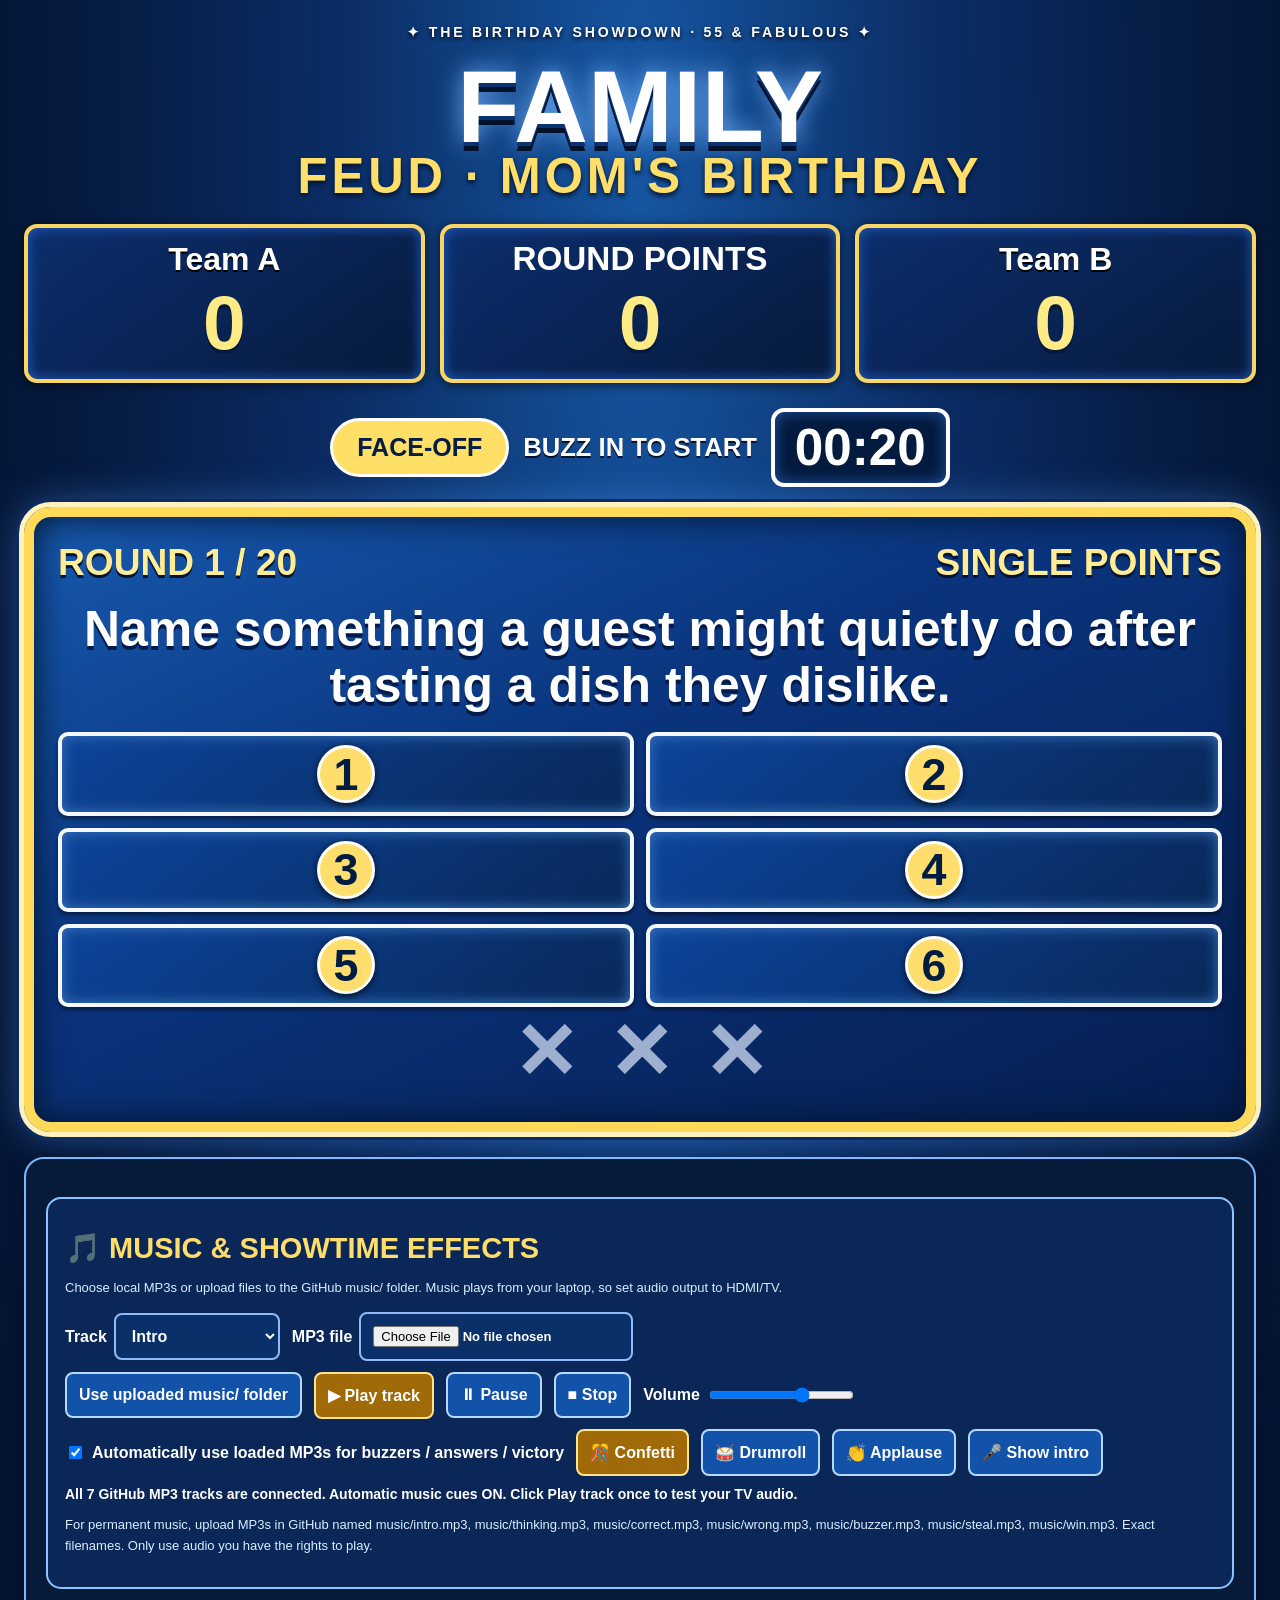
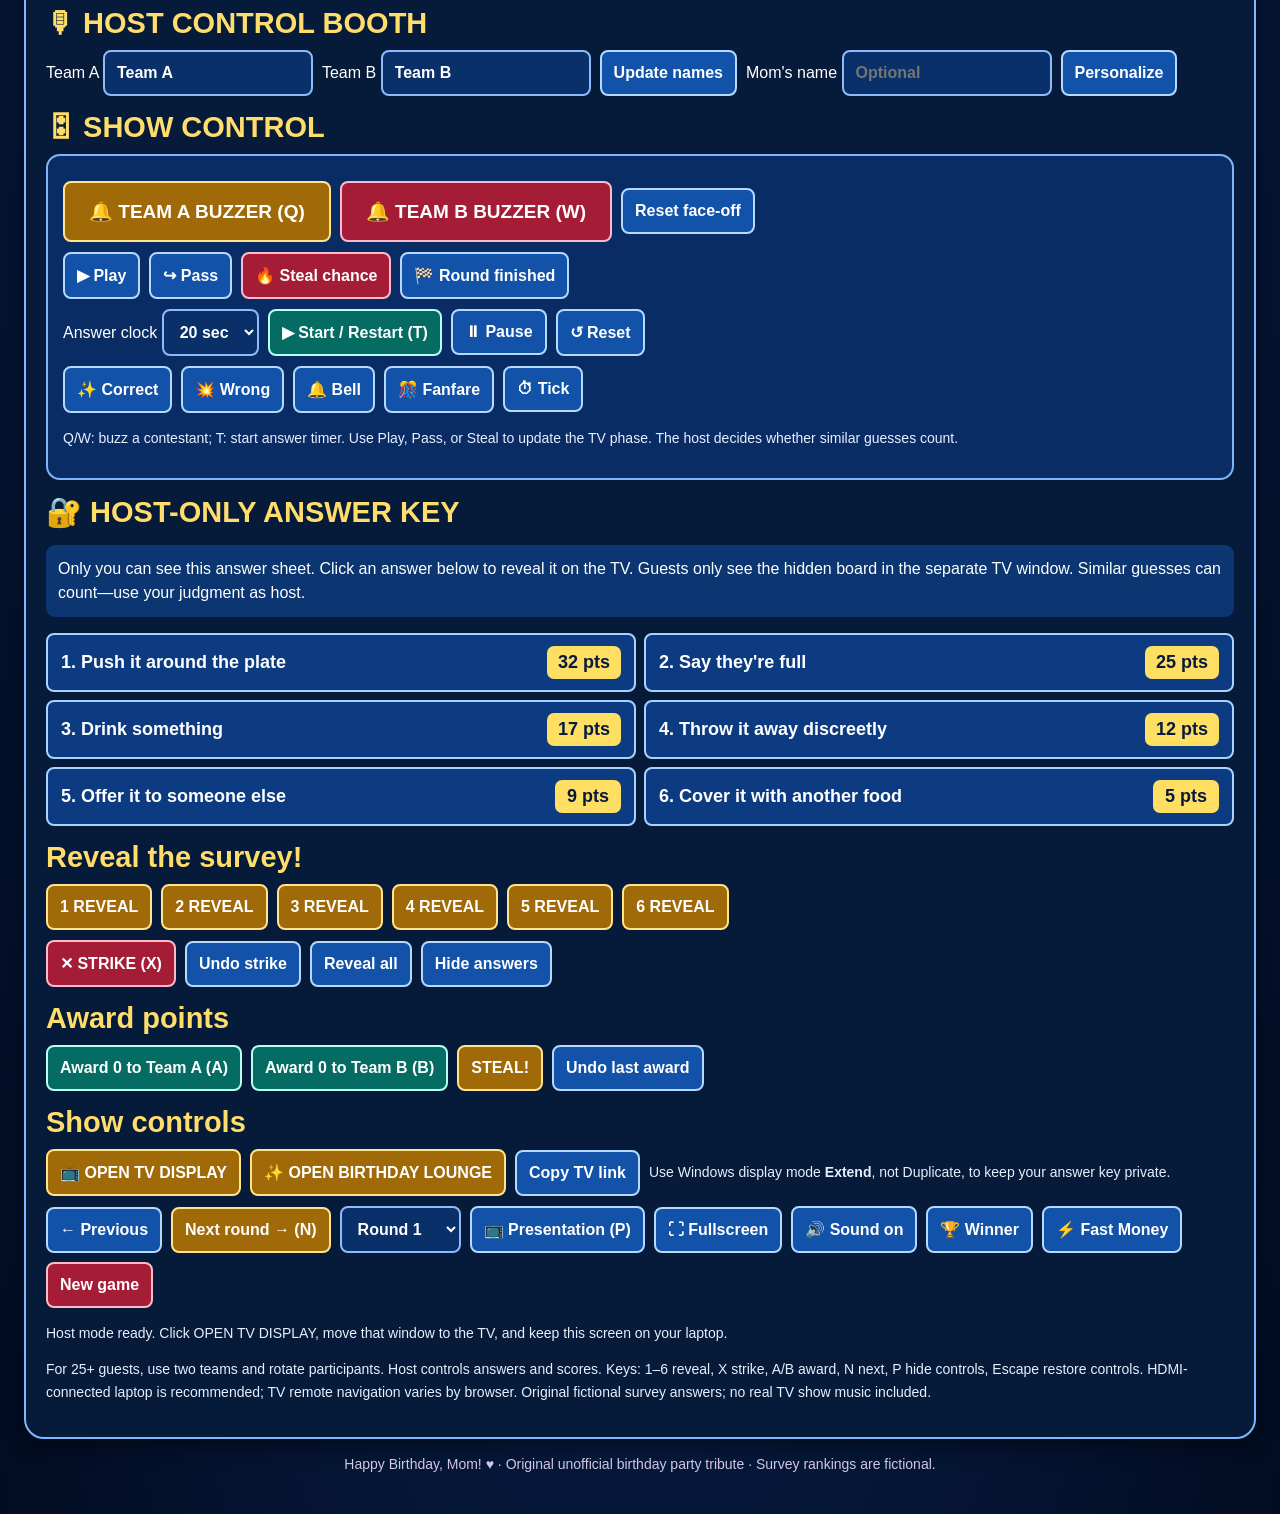
==== commit da2fd856: "Rollback index.html to original working birthday game before TV resize changes" ====
--- a/index.html
+++ b/index.html
@@ -30,17 +30,12 @@
 .key-cell strong{background:#f8f5ff;color:#260b44;padding:6px 11px;border-radius:7px;min-width:66px;text-align:center}
 .host-note{color:#fff}
 @media(max-width:650px){.answer{min-height:55px}.answer .num{width:38px;height:38px;flex-basis:38px;font-size:27px}.answer .text{font-size:22px}.answer .pts{font-size:26px;min-width:47px;padding:3px 6px}.question{font-size:32px}.score b{font-size:44px}}
-</style><link rel="stylesheet" href="party-day.css?v=6"></head><body><div class="wrap"><div class="party-ribbon">✦ THE BIRTHDAY SHOWDOWN · 55 & FABULOUS ✦</div><h1>FAMILY <small>FEUD · MOM'S BIRTHDAY</small></h1><div class="scores"><div class="score"><span id="n0">TEAM A</span><b id="s0">0</b></div><div class="score">ROUND POINTS<b id="pot">0</b></div><div class="score"><span id="n1">TEAM B</span><b id="s1">0</b></div></div><div class="showline"><span id="phase" class="phase">FACE-OFF</span><span id="turn" class="turn">BUZZ IN TO START</span><span id="roundClock" class="timer">00:20</span></div><main class="stage"><div class="bar"><span id="round">ROUND 1</span><span id="multi">SINGLE POINTS</span></div><div class="question" id="q"></div><div class="answers" id="answers"></div><div class="strikes" id="strikes"><span>✕</span><span>✕</span><span>✕</span></div></main><section class="controls"><h2>🎙 HOST CONTROL BOOTH</h2><div class="row"><label>Team A <input id="team0" value="Team A"></label><label>Team B <input id="team1" value="Team B"></label><button id="names">Update names</button><label>Mom's name <input id="mom" placeholder="Optional"></label><button id="birthday">Personalize</button></div><h2>🎛 SHOW CONTROL</h2><div class="host-stage"><div class="row"><button class="gold buzzer" id="buzz0">🔔 TEAM A BUZZER (Q)</button><button class="red buzzer" id="buzz1">🔔 TEAM B BUZZER (W)</button><button id="buzzReset">Reset face-off</button></div><div class="row"><button id="play">▶ Play</button><button id="pass">↪ Pass</button><button class="red" id="startSteal">🔥 Steal chance</button><button id="finishPhase">🏁 Round finished</button></div><div class="row"><label>Answer clock <select id="duration"><option value="10">10 sec</option><option value="15">15 sec</option><option value="20" selected>20 sec</option><option value="30">30 sec</option><option value="45">45 sec</option><option value="60">60 sec</option></select></label><button class="green" id="startClock">▶ Start / Restart (T)</button><button id="pauseClock">⏸ Pause</button><button id="clearClock">↺ Reset</button></div><div class="row"><button id="sCorrect">✨ Correct</button><button id="sWrong">💥 Wrong</button><button id="sBell">🔔 Bell</button><button id="sWin">🎊 Fanfare</button><button id="sTick">⏱ Tick</button></div><p class="help">Q/W: buzz a contestant; T: start answer timer. Use Play, Pass, or Steal to update the TV phase. The host decides whether similar guesses count.</p></div><h2>🔐 HOST-ONLY ANSWER KEY</h2><p class="host-note">Only you can see this answer sheet. Click an answer below to reveal it on the TV. Guests only see the hidden board in the separate TV window. Similar guesses can count—use your judgment as host.</p><div id="answerKey" class="answer-key"></div><h2>Reveal the survey!</h2><div class="row" id="reveal"></div><div class="row"><button class="red" id="strike">✕ STRIKE (X)</button><button id="unstrike">Undo strike</button><button id="all">Reveal all</button><button id="hide">Hide answers</button></div><h2>Award points</h2><div class="row"><button class="green" id="award0">Award Team A (A)</button><button class="green" id="award1">Award Team B (B)</button><button class="gold" id="steal">STEAL!</button><button id="undo">Undo last award</button></div><h2>📺 TV BOARD SIZE</h2><div class="tv-size-control"><label for="tvScale">Shrink/enlarge the Family Feud board</label><input id="tvScale" type="range" min="45" max="100" step="5" value="65"><output id="tvScaleValue">65%</output><button id="tvSmaller">− Smaller</button><button id="tvBigger">+ Bigger</button><span class="help">Updates the audience TV automatically. Does not affect your host answer key.</span></div><h2>Show controls</h2><div class="row"><button class="gold" id="openTV">📺 OPEN TV DISPLAY</button><button id="openLounge" class="gold">✨ OPEN BIRTHDAY LOUNGE</button><button id="copyTV">Copy TV link</button><span class="help">Use Windows display mode <strong>Extend</strong>, not Duplicate, to keep your answer key private.</span></div><div class="row"><button id="prev">← Previous</button><button class="gold" id="next">Next round → (N)</button><select id="choose"></select><button id="present">📺 Presentation (P)</button><button id="fullscreen">⛶ Fullscreen</button><button id="sound">🔊 Sound on</button><button id="winner">🏆 Winner</button><button id="fast">⚡ Fast Money</button><button class="red" id="reset">New game</button></div><p id="status" class="help"></p><p class="help">For 25+ guests, use two teams and rotate participants. Host controls answers and scores. Keys: 1–6 reveal, X strike, A/B award, N next, P hide controls, Escape restore controls. HDMI-connected laptop is recommended; TV remote navigation varies by browser. Original fictional survey answers; no real TV show music included.</p></section><section class="fast hidden" id="fastPanel"><h2>⚡ FAST MONEY — REACH 200!</h2><p>Two players answer five questions in 20 and 25 seconds, respectively. Tap a hidden answer or point cell to reveal it. Enter each player's total manually.</p><div class="row"><button id="t20">20-second timer</button><button id="t25">25-second timer</button><button id="stop">Stop</button><b id="clock">00:20</b></div><table><tbody id="fastRows"></tbody></table><div class="row"><label>Player 1 <input id="f1" type="number" value="0"></label><label>Player 2 <input id="f2" type="number" value="0"></label><strong>Total: <span id="total">0</span>/200</strong><button id="celebrate">Celebrate!</button><button id="close">Close</button></div></section><p class="help" style="text-align:center">Happy Birthday, Mom! ♥ · Original unofficial birthday party tribute · Survey rankings are fictional.</p></div><div class="overlay" id="overlay"><div id="overlayText"></div></div>
+</style><link rel="stylesheet" href="party-day.css?v=4"></head><body><div class="wrap"><div class="party-ribbon">✦ THE BIRTHDAY SHOWDOWN · 55 & FABULOUS ✦</div><h1>FAMILY <small>FEUD · MOM'S BIRTHDAY</small></h1><div class="scores"><div class="score"><span id="n0">TEAM A</span><b id="s0">0</b></div><div class="score">ROUND POINTS<b id="pot">0</b></div><div class="score"><span id="n1">TEAM B</span><b id="s1">0</b></div></div><div class="showline"><span id="phase" class="phase">FACE-OFF</span><span id="turn" class="turn">BUZZ IN TO START</span><span id="roundClock" class="timer">00:20</span></div><main class="stage"><div class="bar"><span id="round">ROUND 1</span><span id="multi">SINGLE POINTS</span></div><div class="question" id="q"></div><div class="answers" id="answers"></div><div class="strikes" id="strikes"><span>✕</span><span>✕</span><span>✕</span></div></main><section class="controls"><h2>🎙 HOST CONTROL BOOTH</h2><div class="row"><label>Team A <input id="team0" value="Team A"></label><label>Team B <input id="team1" value="Team B"></label><button id="names">Update names</button><label>Mom's name <input id="mom" placeholder="Optional"></label><button id="birthday">Personalize</button></div><h2>🎛 SHOW CONTROL</h2><div class="host-stage"><div class="row"><button class="gold buzzer" id="buzz0">🔔 TEAM A BUZZER (Q)</button><button class="red buzzer" id="buzz1">🔔 TEAM B BUZZER (W)</button><button id="buzzReset">Reset face-off</button></div><div class="row"><button id="play">▶ Play</button><button id="pass">↪ Pass</button><button class="red" id="startSteal">🔥 Steal chance</button><button id="finishPhase">🏁 Round finished</button></div><div class="row"><label>Answer clock <select id="duration"><option value="10">10 sec</option><option value="15">15 sec</option><option value="20" selected>20 sec</option><option value="30">30 sec</option><option value="45">45 sec</option><option value="60">60 sec</option></select></label><button class="green" id="startClock">▶ Start / Restart (T)</button><button id="pauseClock">⏸ Pause</button><button id="clearClock">↺ Reset</button></div><div class="row"><button id="sCorrect">✨ Correct</button><button id="sWrong">💥 Wrong</button><button id="sBell">🔔 Bell</button><button id="sWin">🎊 Fanfare</button><button id="sTick">⏱ Tick</button></div><p class="help">Q/W: buzz a contestant; T: start answer timer. Use Play, Pass, or Steal to update the TV phase. The host decides whether similar guesses count.</p></div><h2>🔐 HOST-ONLY ANSWER KEY</h2><p class="host-note">Only you can see this answer sheet. Click an answer below to reveal it on the TV. Guests only see the hidden board in the separate TV window. Similar guesses can count—use your judgment as host.</p><div id="answerKey" class="answer-key"></div><h2>Reveal the survey!</h2><div class="row" id="reveal"></div><div class="row"><button class="red" id="strike">✕ STRIKE (X)</button><button id="unstrike">Undo strike</button><button id="all">Reveal all</button><button id="hide">Hide answers</button></div><h2>Award points</h2><div class="row"><button class="green" id="award0">Award Team A (A)</button><button class="green" id="award1">Award Team B (B)</button><button class="gold" id="steal">STEAL!</button><button id="undo">Undo last award</button></div><h2>Show controls</h2><div class="row"><button class="gold" id="openTV">📺 OPEN TV DISPLAY</button><button id="openLounge" class="gold">✨ OPEN BIRTHDAY LOUNGE</button><button id="copyTV">Copy TV link</button><span class="help">Use Windows display mode <strong>Extend</strong>, not Duplicate, to keep your answer key private.</span></div><div class="row"><button id="prev">← Previous</button><button class="gold" id="next">Next round → (N)</button><select id="choose"></select><button id="present">📺 Presentation (P)</button><button id="fullscreen">⛶ Fullscreen</button><button id="sound">🔊 Sound on</button><button id="winner">🏆 Winner</button><button id="fast">⚡ Fast Money</button><button class="red" id="reset">New game</button></div><p id="status" class="help"></p><p class="help">For 25+ guests, use two teams and rotate participants. Host controls answers and scores. Keys: 1–6 reveal, X strike, A/B award, N next, P hide controls, Escape restore controls. HDMI-connected laptop is recommended; TV remote navigation varies by browser. Original fictional survey answers; no real TV show music included.</p></section><section class="fast hidden" id="fastPanel"><h2>⚡ FAST MONEY — REACH 200!</h2><p>Two players answer five questions in 20 and 25 seconds, respectively. Tap a hidden answer or point cell to reveal it. Enter each player's total manually.</p><div class="row"><button id="t20">20-second timer</button><button id="t25">25-second timer</button><button id="stop">Stop</button><b id="clock">00:20</b></div><table><tbody id="fastRows"></tbody></table><div class="row"><label>Player 1 <input id="f1" type="number" value="0"></label><label>Player 2 <input id="f2" type="number" value="0"></label><strong>Total: <span id="total">0</span>/200</strong><button id="celebrate">Celebrate!</button><button id="close">Close</button></div></section><p class="help" style="text-align:center">Happy Birthday, Mom! ♥ · Original unofficial birthday party tribute · Survey rankings are fictional.</p></div><div class="overlay" id="overlay"><div id="overlayText"></div></div>
 <script>
 const data=[{"q":"Name something a guest might quietly do after tasting a dish they dislike.","a":[["Push it around the plate",32],["Say they're full",25],["Drink something",17],["Throw it away discreetly",12],["Offer it to someone else",9],["Cover it with another food",5]]},{"q":"Name a family argument that starts with 'That's not how it happened.'","a":[["Childhood memory",32],["Who started it",25],["Old relationship story",17],["Who paid",12],["Family vacation",9],["Who broke something",5]]},{"q":"Name a reason someone may suddenly leave the family group chat.","a":[["Too much drama",32],["Too many notifications",25],["Felt targeted",17],["Political argument",12],["Spoiled surprise",9],["Wrong message",5]]},{"q":"Name something an adult still calls Mom to ask how to do.","a":[["Cook a recipe",32],["Remove a stain",25],["Handle a bill",17],["Find a document",12],["Parenting advice",9],["Fix something",5]]},{"q":"Name a sign someone is pretending to enjoy a party.","a":[["Checks phone",32],["Fake smile",25],["Looks at clock",17],["Stays near door",12],["Says they're tired",9],["Avoids conversation",5]]},{"q":"Name something that seems fine until you have 25 guests.","a":[["Not enough seating",32],["Bathroom line",25],["Parking",17],["Wi-Fi",12],["Ice supply",9],["Serving utensils",5]]},{"q":"Name an excuse people use when late but don't want to admit why.","a":[["Traffic",32],["Lost keys",25],["Stopped for gas",17],["Outfit emergency",12],["Lost track of time",9],["Picked someone up",5]]},{"q":"Name a sign someone is about to start gossiping.","a":[["Leans closer",32],["Lowers voice",25],["Looks around",17],["Says don't tell",12],["Closes door",9],["Starts with girl",5]]},{"q":"Name something guests remember about a party a year later.","a":[["Family drama",32],["Amazing food",25],["Someone dancing",17],["Birthday speech",12],["Funny outfit",9],["Unexpected guest",5]]},{"q":"Name an occasion when a family member acts like the expert.","a":[["Cooking",32],["Directions",25],["Raising kids",17],["Home repairs",12],["Money advice",9],["Party planning",5]]},{"q":"Name something people claim not to care about but secretly do.","a":[["Guest list",32],["Birthday gifts",25],["Social media likes",17],["Seating",12],["Who's dating whom",9],["Being in photos",5]]},{"q":"Name something that makes a family recipe hard to recreate.","a":[["No measurements",32],["Secret ingredient",25],["Cooking by instinct",17],["Different ingredients",12],["Special pan",9],["Years of practice",5]]},{"q":"Name why a guest might unexpectedly become the center of attention.","a":[["Big announcement",32],["Outfit",25],["Argument",17],["Starts dancing",12],["Proposal",9],["Funny story",5]]},{"q":"Name a situation where someone says 'Don't tell your mother.'","a":[["Broke something",32],["Expensive purchase",25],["Secret outing",17],["Bad grade",12],["Surprise gift",9],["Family gossip",5]]},{"q":"Name something someone packs as leftovers that wasn't on their plate.","a":[["Extra meat",32],["Dessert",25],["Mac and cheese",17],["Bread",12],["Sauce",9],["Food for someone home",5]]},{"q":"Name something at a gathering that exposes a long-kept family secret.","a":[["Old photos",32],["Auntie's story",25],["Family tree",17],["Phone message",12],["A toast",9],["Unexpected visitor",5]]},{"q":"Name a moment when family members suddenly become competitive.","a":[["Card games",32],["Trivia",25],["Cooking contest",17],["Karaoke",12],["Dancing",9],["Board games",5]]},{"q":"Name something people only admit after hours at a party.","a":[["They were upset",32],["Dislike a dish",25],["Want to leave",17],["Knew the secret",12],["Dating someone",9],["Exhausted",5]]},{"q":"Name what can turn a quick visit into an all-night stay.","a":[["Great conversation",32],["Good food",25],["Card game",17],["Music",12],["Family stories",9],["Surprise guest",5]]},{"q":"Name something a grown child still gets scolded about at Mom's house.","a":[["Leaving dishes",32],["Not calling",25],["Shoes on furniture",17],["Being late",12],["Wasting food",9],["Messy room",5]]}];
 const fastQuestions=[["Something you bring to a birthday party","Gift",42],["Somewhere Mom goes to relax","Beach",38],["Something you do first thing in the morning","Brush teeth",36],["A food you save room for","Cake",40],["Something Mom deserves more of","Rest",37]];
-const screenMode=new URLSearchParams(location.search).has('screen');if(screenMode){document.body.classList.add('screen');document.title='Audience Board · Birthday Feud'}const $=id=>document.getElementById(id),key='birthdayFamilyFeud1';const blank=()=>({r:0,sc:[0,0],names:['Team A','Team B'],revealed:{},strikes:0,history:[],mom:'',sound:true,tvScale:65,phase:'FACE-OFF',turn:-1,buzzLock:false,clock:{duration:20,remaining:20,ends:0,running:false}});let s=blank();try{let v=JSON.parse(localStorage.getItem(key));if(v&&Array.isArray(v.sc))s={...blank(),...v}}catch(e){}let audio,timer,syncing=false,lastTickSecond=null;const persist=()=>{if(syncing)return;try{localStorage.setItem(key,JSON.stringify(s))}catch(e){}},m=()=>s.r>=14?3:s.r>=9?2:1,seen=()=>s.revealed[s.r]||[],pot=()=>data[s.r].a.reduce((t,[a,p],i)=>t+(seen().includes(i)?p*m():0),0);function beep(f=650,d=.15){if(!s.sound)return;try{audio??=new (window.AudioContext||window.webkitAudioContext)();audio.resume();let o=audio.createOscillator(),g=audio.createGain();o.type='triangle';o.frequency.value=f;g.gain.setValueAtTime(.12,audio.currentTime);g.gain.exponentialRampToValueAtTime(.001,audio.currentTime+d);o.connect(g);g.connect(audio.destination);o.start();o.stop(audio.currentTime+d)}catch(e){}}function flash(t,x=false,ms=1200){if(!syncing&&!screenMode)try{localStorage.setItem(key+'-effect',JSON.stringify({t,x,ms,stamp:Date.now()}))}catch(e){}$('overlayText').textContent=t;$('overlayText').className=x?'x':'';$('overlay').classList.add('show');clearTimeout(flash.wait);flash.wait=setTimeout(()=>$('overlay').classList.remove('show'),ms)}function msg(t){$('status').textContent=t;persist()}
-function applyTvScale(){const value=Math.max(45,Math.min(100,Number(s.tvScale)||65));document.documentElement.style.setProperty('--feud-tv-scale',String(value/100));if(!screenMode){$('tvScale').value=String(value);$('tvScaleValue').textContent=value+'%'}}
-function setTvScale(value){if(screenMode)return;s.tvScale=Math.max(45,Math.min(100,Math.round(value/5)*5));draw()}
-$('tvScale').addEventListener('input',e=>setTvScale(Number(e.target.value)));
-$('tvSmaller').onclick=()=>setTvScale(Number(s.tvScale||65)-5);
-$('tvBigger').onclick=()=>setTvScale(Number(s.tvScale||65)+5);
-function draw(){applyTvScale();$('phase').textContent=s.phase||'FACE-OFF';$('turn').textContent=s.turn<0?'BUZZ IN TO START':(s.names[s.turn]||'TEAM')+' HAS CONTROL';renderClock();$('q').textContent=data[s.r].q;$('round').textContent='ROUND '+(s.r+1)+' / '+data.length;$('multi').textContent=['SINGLE','DOUBLE','TRIPLE'][m()-1]+' POINTS';$('pot').textContent=pot();[0,1].forEach(i=>{$('n'+i).textContent=s.names[i];$('s'+i).textContent=s.sc[i];$('team'+i).value=s.names[i]});$('answers').replaceChildren();$('reveal').replaceChildren();$('answerKey').replaceChildren();data[s.r].a.forEach(([a,p],i)=>{let d=document.createElement('div');d.className='answer'+(seen().includes(i)?' open':'');let n=document.createElement('span');n.className='num';n.textContent=i+1;d.append(n);if(seen().includes(i)){let t=document.createElement('span');t.className='text';t.textContent=a;let v=document.createElement('span');v.className='pts';v.textContent=p*m();d.append(t,v)}$('answers').append(d);if(!screenMode){let k=document.createElement('button');k.className='key-cell';k.style.color='white';let label=document.createElement('span');label.textContent=(i+1)+'. '+a;let value=document.createElement('strong');value.textContent=(p*m())+' pts'+(seen().includes(i)?' ✓':'');k.append(label,value);k.onclick=()=>toggle(i);$('answerKey').append(k)}let b=document.createElement('button');b.textContent=(i+1)+(seen().includes(i)?' ✓':' REVEAL');b.className=seen().includes(i)?'':'gold';b.onclick=()=>toggle(i);$('reveal').append(b)});[...$('strikes').children].forEach((x,i)=>x.classList.toggle('on',i<s.strikes));$('choose').value=s.r;$('award0').textContent='Award '+pot()+' to '+s.names[0]+' (A)';$('award1').textContent='Award '+pot()+' to '+s.names[1]+' (B)';$('sound').textContent=s.sound?'🔊 Sound on':'🔇 Sound off';if(!screenMode&&document.activeElement!==$('duration'))$('duration').value=String(s.clock?.duration||20);persist()}function toggle(i){let a=[...seen()];a.includes(i)?a.splice(a.indexOf(i),1):(a.push(i),emit('correct'));s.revealed[s.r]=a;stopClock();draw()}function go(n){s.r=Math.max(0,Math.min(n,data.length-1));s.strikes=0;lastTickSecond=null;s.phase='FACE-OFF';s.turn=-1;s.buzzLock=false;s.clock={duration:s.clock?.duration||20,remaining:s.clock?.duration||20,ends:0,running:false};draw();msg('Round '+(s.r+1)+' ready.')}function strike(){s.strikes=Math.min(3,s.strikes+1);stopClock();emit('wrong');flash('✕'.repeat(s.strikes),true);if(s.strikes===3){s.phase='STEAL CHANCE';s.turn=s.turn<0?1:1-s.turn;setTimeout(()=>flash('STEAL CHANCE!',false,1500),1150)}draw()}function award(i){let p=pot();if(!p){msg('Reveal answers before awarding points.');return}if(s.history.some(x=>x.r===s.r)&&!confirm('This round was already awarded. Award again?'))return;s.sc[i]+=p;s.history.push({r:s.r,i,p});emit('points');s.phase='ROUND COMPLETE';s.turn=i;stopClock();draw();msg(s.names[i]+' earned '+p+'!')}function winner(){flash('🏆 '+(s.sc[0]===s.sc[1]?'IT’S A TIE!':s.names[s.sc[0]>s.sc[1]?0:1]+' WINS!'),false,5000);emit('win')}
+const screenMode=new URLSearchParams(location.search).has('screen');if(screenMode){document.body.classList.add('screen');document.title='Audience Board · Birthday Feud'}const $=id=>document.getElementById(id),key='birthdayFamilyFeud1';const blank=()=>({r:0,sc:[0,0],names:['Team A','Team B'],revealed:{},strikes:0,history:[],mom:'',sound:true,phase:'FACE-OFF',turn:-1,buzzLock:false,clock:{duration:20,remaining:20,ends:0,running:false}});let s=blank();try{let v=JSON.parse(localStorage.getItem(key));if(v&&Array.isArray(v.sc))s={...blank(),...v}}catch(e){}let audio,timer,syncing=false,lastTickSecond=null;const persist=()=>{if(syncing)return;try{localStorage.setItem(key,JSON.stringify(s))}catch(e){}},m=()=>s.r>=14?3:s.r>=9?2:1,seen=()=>s.revealed[s.r]||[],pot=()=>data[s.r].a.reduce((t,[a,p],i)=>t+(seen().includes(i)?p*m():0),0);function beep(f=650,d=.15){if(!s.sound)return;try{audio??=new (window.AudioContext||window.webkitAudioContext)();audio.resume();let o=audio.createOscillator(),g=audio.createGain();o.type='triangle';o.frequency.value=f;g.gain.setValueAtTime(.12,audio.currentTime);g.gain.exponentialRampToValueAtTime(.001,audio.currentTime+d);o.connect(g);g.connect(audio.destination);o.start();o.stop(audio.currentTime+d)}catch(e){}}function flash(t,x=false,ms=1200){if(!syncing&&!screenMode)try{localStorage.setItem(key+'-effect',JSON.stringify({t,x,ms,stamp:Date.now()}))}catch(e){}$('overlayText').textContent=t;$('overlayText').className=x?'x':'';$('overlay').classList.add('show');clearTimeout(flash.wait);flash.wait=setTimeout(()=>$('overlay').classList.remove('show'),ms)}function msg(t){$('status').textContent=t;persist()}
+function draw(){$('phase').textContent=s.phase||'FACE-OFF';$('turn').textContent=s.turn<0?'BUZZ IN TO START':(s.names[s.turn]||'TEAM')+' HAS CONTROL';renderClock();$('q').textContent=data[s.r].q;$('round').textContent='ROUND '+(s.r+1)+' / '+data.length;$('multi').textContent=['SINGLE','DOUBLE','TRIPLE'][m()-1]+' POINTS';$('pot').textContent=pot();[0,1].forEach(i=>{$('n'+i).textContent=s.names[i];$('s'+i).textContent=s.sc[i];$('team'+i).value=s.names[i]});$('answers').replaceChildren();$('reveal').replaceChildren();$('answerKey').replaceChildren();data[s.r].a.forEach(([a,p],i)=>{let d=document.createElement('div');d.className='answer'+(seen().includes(i)?' open':'');let n=document.createElement('span');n.className='num';n.textContent=i+1;d.append(n);if(seen().includes(i)){let t=document.createElement('span');t.className='text';t.textContent=a;let v=document.createElement('span');v.className='pts';v.textContent=p*m();d.append(t,v)}$('answers').append(d);if(!screenMode){let k=document.createElement('button');k.className='key-cell';k.style.color='white';let label=document.createElement('span');label.textContent=(i+1)+'. '+a;let value=document.createElement('strong');value.textContent=(p*m())+' pts'+(seen().includes(i)?' ✓':'');k.append(label,value);k.onclick=()=>toggle(i);$('answerKey').append(k)}let b=document.createElement('button');b.textContent=(i+1)+(seen().includes(i)?' ✓':' REVEAL');b.className=seen().includes(i)?'':'gold';b.onclick=()=>toggle(i);$('reveal').append(b)});[...$('strikes').children].forEach((x,i)=>x.classList.toggle('on',i<s.strikes));$('choose').value=s.r;$('award0').textContent='Award '+pot()+' to '+s.names[0]+' (A)';$('award1').textContent='Award '+pot()+' to '+s.names[1]+' (B)';$('sound').textContent=s.sound?'🔊 Sound on':'🔇 Sound off';if(!screenMode&&document.activeElement!==$('duration'))$('duration').value=String(s.clock?.duration||20);persist()}function toggle(i){let a=[...seen()];a.includes(i)?a.splice(a.indexOf(i),1):(a.push(i),emit('correct'));s.revealed[s.r]=a;stopClock();draw()}function go(n){s.r=Math.max(0,Math.min(n,data.length-1));s.strikes=0;lastTickSecond=null;s.phase='FACE-OFF';s.turn=-1;s.buzzLock=false;s.clock={duration:s.clock?.duration||20,remaining:s.clock?.duration||20,ends:0,running:false};draw();msg('Round '+(s.r+1)+' ready.')}function strike(){s.strikes=Math.min(3,s.strikes+1);stopClock();emit('wrong');flash('✕'.repeat(s.strikes),true);if(s.strikes===3){s.phase='STEAL CHANCE';s.turn=s.turn<0?1:1-s.turn;setTimeout(()=>flash('STEAL CHANCE!',false,1500),1150)}draw()}function award(i){let p=pot();if(!p){msg('Reveal answers before awarding points.');return}if(s.history.some(x=>x.r===s.r)&&!confirm('This round was already awarded. Award again?'))return;s.sc[i]+=p;s.history.push({r:s.r,i,p});emit('points');s.phase='ROUND COMPLETE';s.turn=i;stopClock();draw();msg(s.names[i]+' earned '+p+'!')}function winner(){flash('🏆 '+(s.sc[0]===s.sc[1]?'IT’S A TIE!':s.names[s.sc[0]>s.sc[1]?0:1]+' WINS!'),false,5000);emit('win')}
 
 function tone(f,d=.16,type='triangle',vol=.12,delay=0){if(!s.sound)return;try{audio??=new(window.AudioContext||window.webkitAudioContext)();audio.resume();let o=audio.createOscillator(),g=audio.createGain(),t=audio.currentTime+delay;o.type=type;o.frequency.setValueAtTime(f,t);g.gain.setValueAtTime(.0001,t);g.gain.exponentialRampToValueAtTime(vol,t+.015);g.gain.exponentialRampToValueAtTime(.0001,t+d);o.connect(g);g.connect(audio.destination);o.start(t);o.stop(t+d+.01)}catch(e){}}
 function effectSound(kind){if(kind==='correct'){[660,880,1108].forEach((f,i)=>tone(f,.18,'sine',.12,i*.095))}
